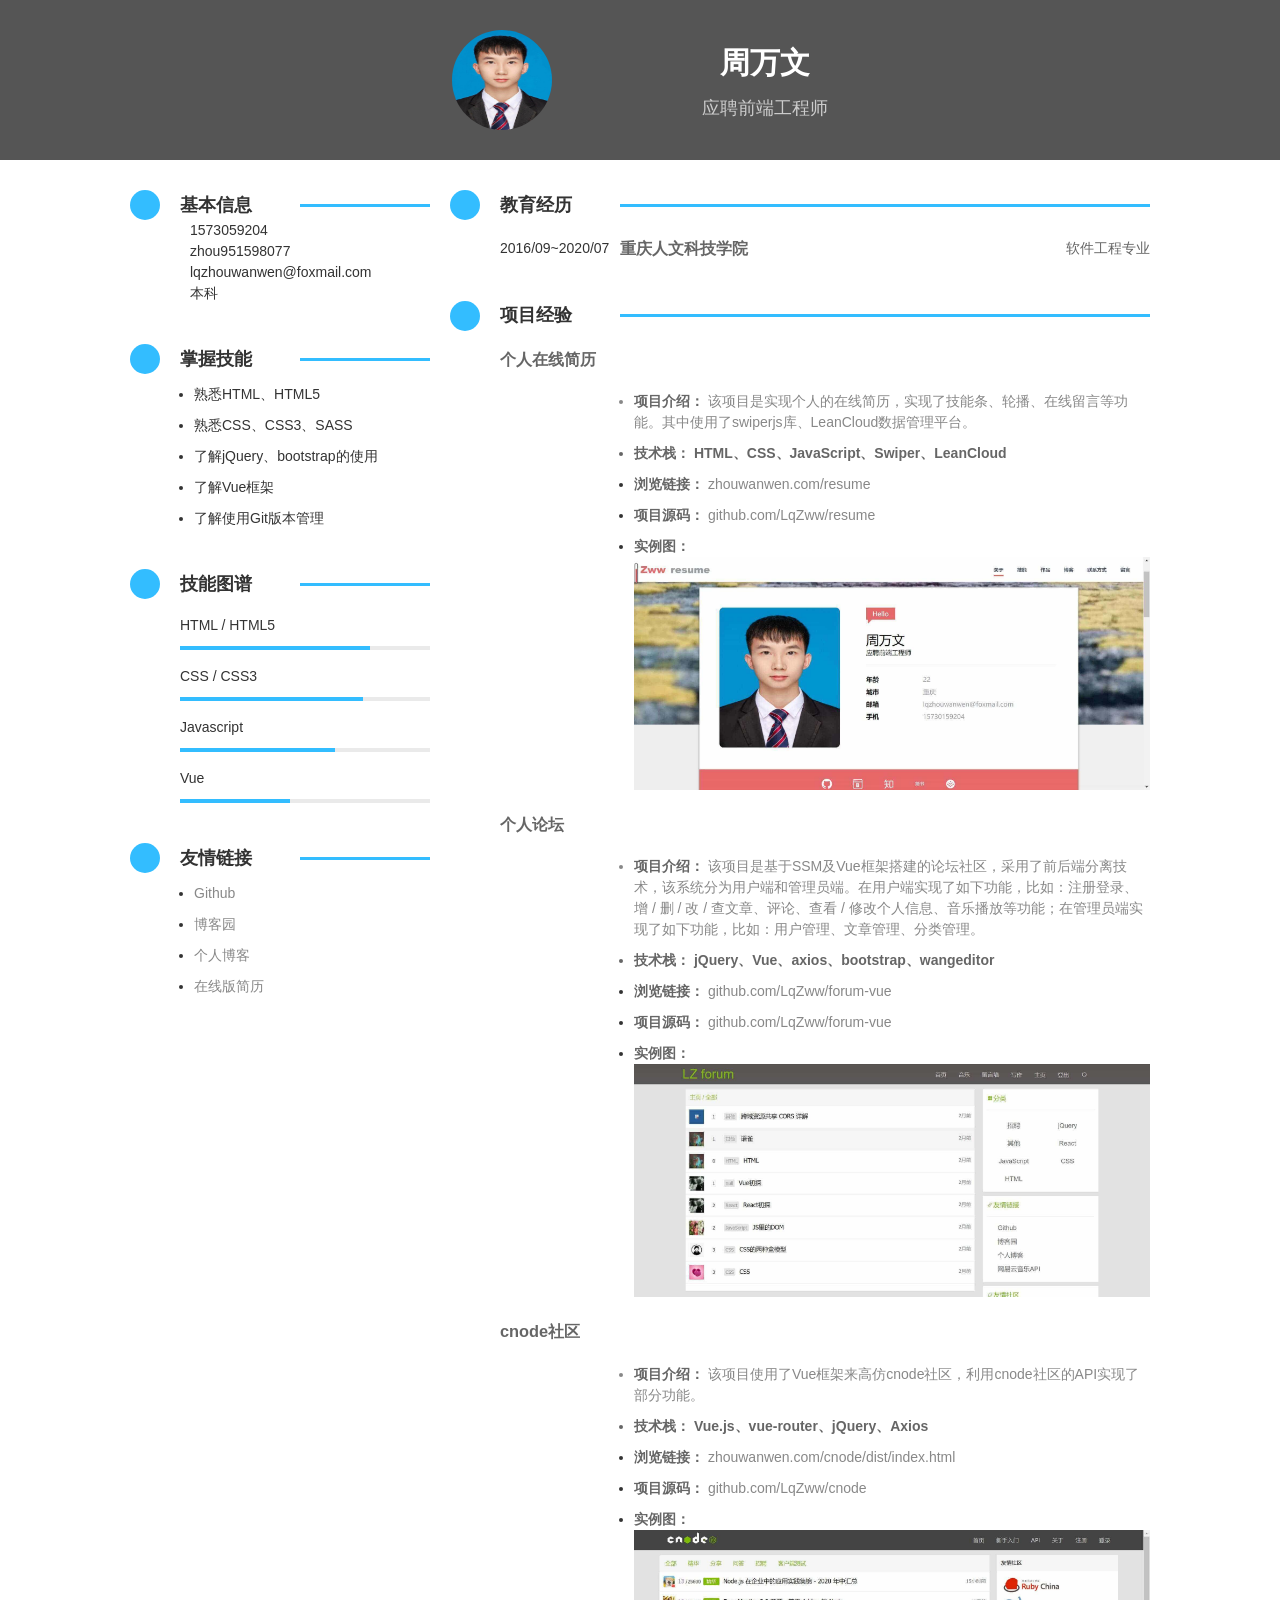
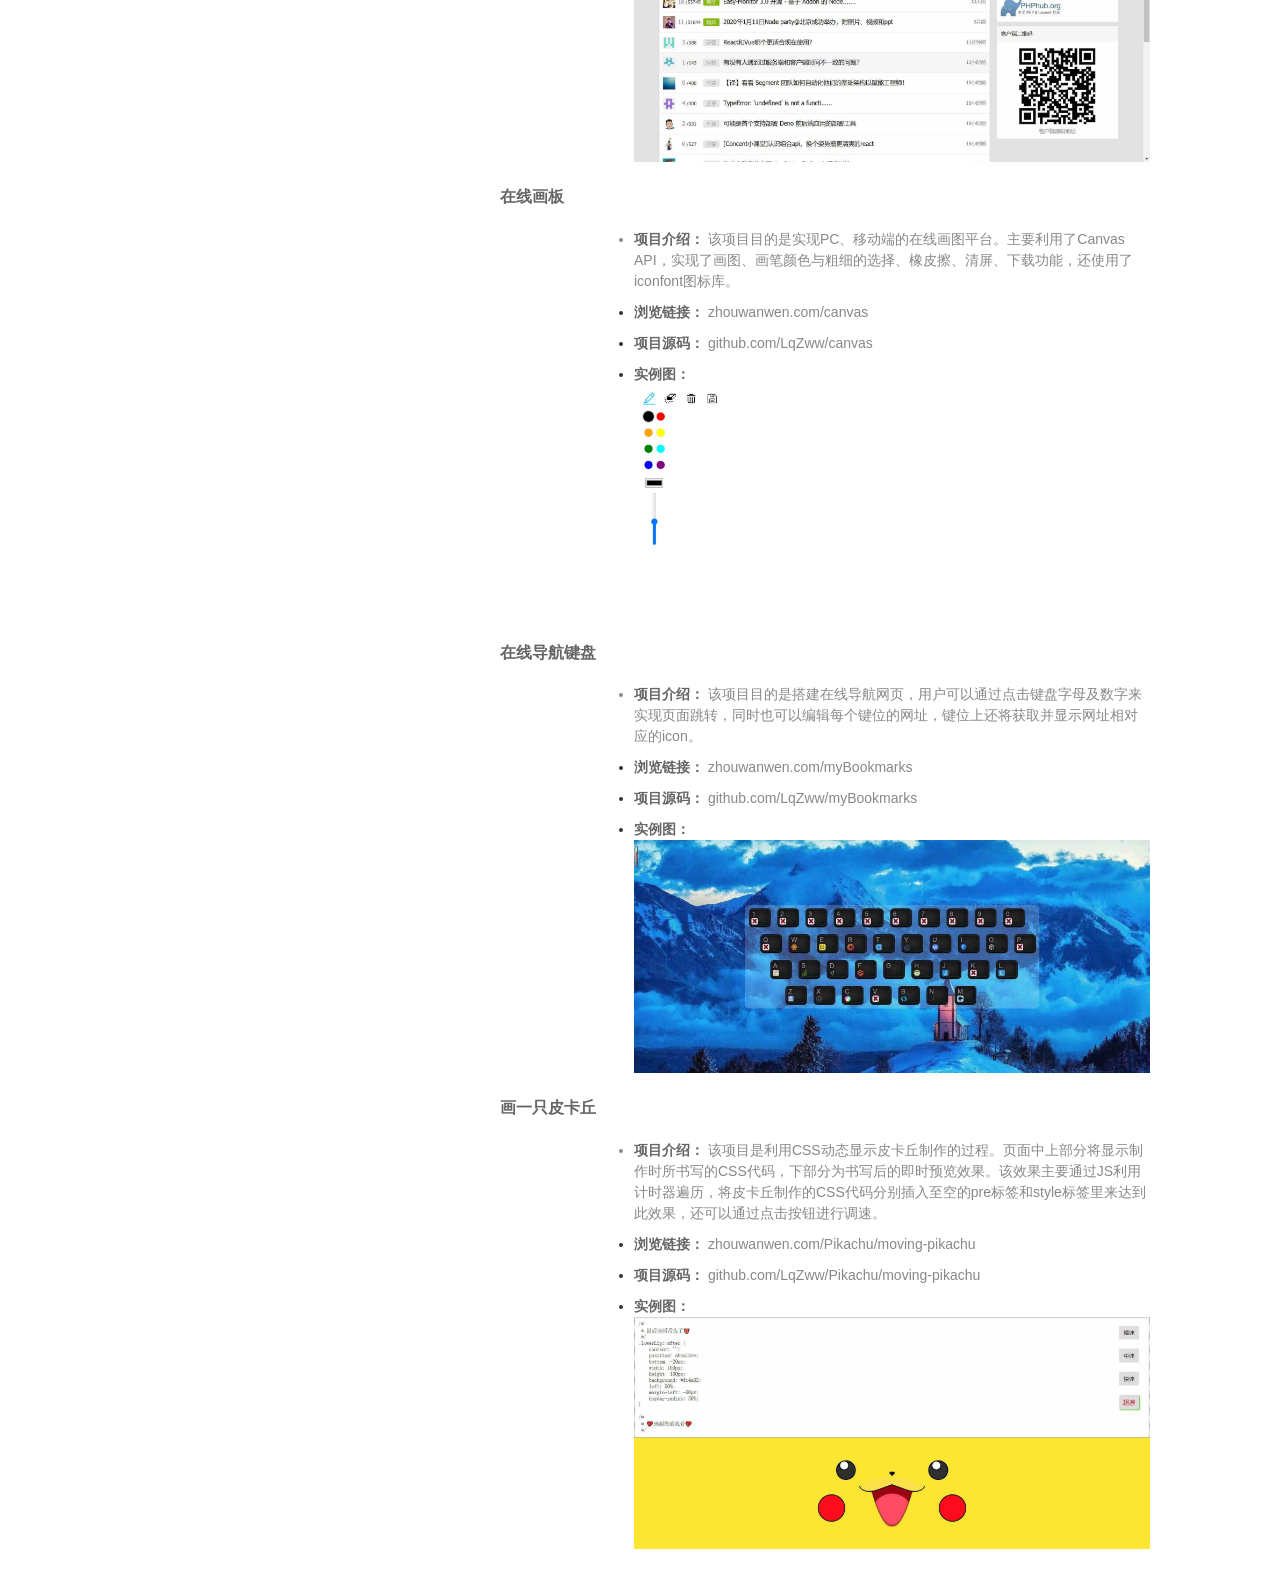
==== index.html @ 79fa5b29 "更新" ====
<!DOCTYPE html>
<html lang="en">

<head>
  <meta charset="UTF-8">
  <meta name="viewport" content="width=device-width, initial-scale=1.0">
  <meta http-equiv="X-UA-Compatible" content="ie=edge">
  <title>周万文-应聘前端工程师-2020</title>
  <link rel="stylesheet" href="//at.alicdn.com/t/font_2030166_tei6oq6lj8.css">
  <link rel="stylesheet" href="./style.css">
</head>

<body>
  <header>
    <figure>
      <img src="./img/me-min.jpg" alt="个人头像">
      <div>
        <figcaption>周万文</figcaption>
        <p>应聘前端工程师</p>
      </div>
    </figure>
  </header>
  <main>
    <section>
      <span class="iconfont icon-education"></span>
      <h2>教育经历</h2>
      <hr>
      <div class="detail">
        <div class="timeline-panel">
          <div class="date">2016/09~2020/07</div>
          <h3>重庆人文科技学院</h3>
          <p class="intro">软件工程专业</p>
        </div>
      </div>
    </section>
    <section>
      <span class="iconfont icon-project"></span>
      <h2 class="proexper">项目经验</h2>
      <hr>
      <div class="detail">
        <div class="timeline-panel">
          <h3 class="date">个人在线简历</h3>
          <div class="detail">
            <ul>
              <li>
                <strong>项目介绍：</strong>
                该项目是实现个人的在线简历，实现了技能条、轮播、在线留言等功能。其中使用了swiperjs库、LeanCloud数据管理平台。
              </li>
              <li class="Tstack">
                <strong>技术栈：</strong>
                HTML、CSS、JavaScript、Swiper、LeanCloud
              </li>
              <li>
                <strong>浏览链接：</strong>
                <a href="https://zhouwanwen.com/resume/" target="_black">
                  zhouwanwen.com/resume</a>
              </li>
              <li>
                <strong>项目源码：</strong>
                <a href="https://github.com/LqZww/resume/" target="_black">
                  github.com/LqZww/resume</a>
              </li>
              <li>
                <strong>实例图：</strong>
                <img class="min" src="./img/个人在线简历.jpg" alt="">
              </li>
            </ul>
          </div>
        </div>
        <div class="timeline-panel">
          <h3 class="date">个人论坛</h3>
          <div class="detail">
            <ul>
              <li>
                <strong>项目介绍：</strong>
                该项目是基于SSM及Vue框架搭建的论坛社区，采用了前后端分离技术，该系统分为用户端和管理员端。在用户端实现了如下功能，比如：注册登录、增 / 删 / 改 / 查文章、评论、查看 /
                修改个人信息、音乐播放等功能；在管理员端实现了如下功能，比如：用户管理、文章管理、分类管理。
              </li>
              <li class="Tstack">
                <strong>技术栈：</strong>
                jQuery、Vue、axios、bootstrap、wangeditor
              </li>
              <li>
                <strong>浏览链接：</strong>
                <a href="https://github.com/LqZww/forum-vue#%E9%83%A8%E5%88%86%E9%A2%84%E8%A7%88%E5%9B%BE"
                  target="_black">
                  github.com/LqZww/forum-vue</a>
              </li>
              <li>
                <strong>项目源码：</strong>
                <a href="https://github.com/LqZww/forum-vue" target="_black">
                  github.com/LqZww/forum-vue</a>
              </li>
              <li>
                <strong>实例图：</strong>
                <img class="min" src="./img/个人论坛.jpg" alt="">
              </li>
            </ul>
          </div>
        </div>
        <div class="timeline-panel">
          <h3 class="date">cnode社区</h3>
          <div class="detail">
            <ul>
              <li>
                <strong>项目介绍：</strong>
                该项目使用了Vue框架来高仿cnode社区，利用cnode社区的API实现了部分功能。
              </li>
              <li class="Tstack">
                <strong>技术栈：</strong>
                Vue.js、vue-router、jQuery、Axios
              </li>
              <li>
                <strong>浏览链接：</strong>
                <a href="https://zhouwanwen.com/cnode/dist/index.html#/" target="_black">
                  zhouwanwen.com/cnode/dist/index.html</a>
              </li>
              <li>
                <strong>项目源码：</strong>
                <a href="https://github.com/LqZww/cnode" target="_black">
                  github.com/LqZww/cnode</a>
              </li>
              <li>
                <strong>实例图：</strong>
                <img class="min" src="./img/cnode.jpg" alt="">
              </li>
            </ul>
          </div>
        </div>
        <div class="timeline-panel">
          <h3 class="date">在线画板</h3>
          <div class="detail">
            <ul>
              <li>
                <strong>项目介绍：</strong>
                该项目目的是实现PC、移动端的在线画图平台。主要利用了Canvas API，实现了画图、画笔颜色与粗细的选择、橡皮擦、清屏、下载功能，还使用了iconfont图标库。
              </li>
              <!-- <li>
                <strong>技术栈：</strong>
                canvas、移动端适配、iconfont字体图标库
              </li> -->
              <li>
                <strong>浏览链接：</strong>
                <a href="https://zhouwanwen.com/canvas/" target="_black">
                  zhouwanwen.com/canvas</a>
              </li>
              <li>
                <strong>项目源码：</strong>
                <a href="https://github.com/LqZww/canvas/" target="_black">
                  github.com/LqZww/canvas</a>
              </li>
              <li>
                <strong>实例图：</strong>
                <img class="min" src="./img/canvas.jpg" alt="">
              </li>
            </ul>
          </div>
        </div>
        <div class="timeline-panel">
          <h3 class="date">在线导航键盘</h3>
          <div class="detail">
            <ul>
              <li>
                <strong>项目介绍：</strong>
                该项目目的是搭建在线导航网页，用户可以通过点击键盘字母及数字来实现页面跳转，同时也可以编辑每个键位的网址，键位上还将获取并显示网址相对应的icon。
              </li>
              <!-- <li>
                <strong>技术栈：</strong>
                HTML、CSS、JavaScript、Hash
              </li> -->
              <li>
                <strong>浏览链接：</strong>
                <a href="https://zhouwanwen.com/myBookmarks/" target="_black">
                  zhouwanwen.com/myBookmarks</a>
              </li>
              <li>
                <strong>项目源码：</strong>
                <a href="https://github.com/LqZww/myBookmarks/" target="_black">
                  github.com/LqZww/myBookmarks</a>
              </li>
              <li>
                <strong>实例图：</strong>
                <img class="min" src="./img/在线导航键盘.jpg" alt="">
              </li>
            </ul>
          </div>
        </div>
        <div class="timeline-panel">
          <h3 class="date">画一只皮卡丘</h3>
          <div class="detail">
            <ul>
              <li>
                <strong>项目介绍：</strong>
                该项目是利用CSS动态显示皮卡丘制作的过程。页面中上部分将显示制作时所书写的CSS代码，下部分为书写后的即时预览效果。该效果主要通过JS利用计时器遍历，将皮卡丘制作的CSS代码分别插入至空的pre标签和style标签里来达到此效果，还可以通过点击按钮进行调速。
              </li>
              <!-- <li>
                <strong>技术栈：</strong>
                HTML、CSS、JavaScript、jquery、pre
              </li> -->
              <li>
                <strong>浏览链接：</strong>
                <a href="https://zhouwanwen.com/Pikachu/moving-pikachu/" target="_black">
                  zhouwanwen.com/Pikachu/moving-pikachu</a>
              </li>
              <li>
                <strong>项目源码：</strong>
                <a href="https://github.com/LqZww/Pikachu/moving-pikachu/" target="_black">
                  github.com/LqZww/Pikachu/moving-pikachu</a>
              </li>
              <li>
                <strong>实例图：</strong>
                <img class="min" src="./img/画一只皮卡丘.jpg" alt="">
              </li>
            </ul>
          </div>
        </div>
      </div>
    </section>
  </main>

  <aside>
    <section>
      <span class="iconfont icon-personal"></span>
      <h2>基本信息</h2>
      <hr>
      <div class="detail">
        <div class="icon-list"><span class="iconfont icon-phone"></span>1573059204</div>
        <div class="icon-list"><span class="iconfont icon-wechat"></span>zhou951598077</div>
        <div class="icon-list"><span class="iconfont icon-email"></span>lqzhouwanwen@foxmail.com</div>
        <div class="icon-list"><span class="iconfont icon-education"></span>本科</div>
      </div>
    </section>

    <section>
      <span class="iconfont icon-introduction"></span>
      <h2>掌握技能</h2>
      <hr>
      <div class="detail">
        <ul>
          <li>熟悉HTML、HTML5</li>
          <li>熟悉CSS、CSS3、SASS</li>
          <li>了解jQuery、bootstrap的使用</li>
          <li>了解Vue框架</li>
          <li>了解使用Git版本管理</li>
        </ul>
      </div>
    </section>

    <section>
      <span class="iconfont icon-skills"></span>
      <h2>技能图谱</h2>
      <hr>
      <div class="detail">
        <dl class="skill-bar">
          <dt>HTML / HTML5</dt>
          <dd>
            <div style="width:76%"></div>
          </dd>
          <dt>CSS / CSS3</dt>
          <dd>
            <div style="width:73%"></div>
          </dd>
          <dt>Javascript</dt>
          <dd>
            <div style="width:62%"></div>
          </dd>
          <dt>Vue</dt>
          <dd>
            <div style="width:44%"></div>
          </dd>
        </dl>
      </div>
    </section>
    <section>
      <span class="iconfont icon-chaining"></span>
      <h2>友情链接</h2>
      <hr>
      <div class="detail">
        <ul>
          <li><a href="https://github.com/LqZww" target="_blank">Github</a></li>
          <li><a href="https://www.cnblogs.com/LqZww" target="_blank">博客园</a></li>
          <li><a href="https://zhouwanwen.com/" target="_blank">个人博客</a></li>
          <li><a href="http://zhouwanwen.com/work-resume" target="_blank">在线版简历</a></li>
        </ul>
      </div>
    </section>
  </aside>

  <script src="./js/jquery-1.12.4.min.js"></script>
  <script src="./js/main.js"></script>
</body>

</html>
---- style.css ----
* {
  margin: 0;
  padding: 0;
  box-sizing: border-box;
}

ul {
  margin-left: 1em;
}

li {
  margin-top: 10px;
}

a {
  text-decoration: none;
  color: #888;
}

a:hover {
  color: #333;
}

strong {
  color: #666;
}

body {
  display: grid;
  grid: auto auto / 1fr 320px 720px 1fr;
}

header {
  /* background: lightgreen; */
  grid-column: 1 / span 4;
  grid-row: 1;
}

main {
  grid-column: 3;
  grid-row: 2;
}

aside {
  grid-column: 2;
  grid-row: 2;
}

@media (max-width: 1000px) {
  body {
    grid: 100px 400px / 1fr 200px 400px 1fr;
  }
}

@media (max-width: 768px) {
  body {
    grid: auto auto auto / 1fr;
    padding: 0 10px 30px 10px;
  }

  header {
    grid-column: 1;
    grid-row: 1;
  }

  main {
    grid-column: 1;
    grid-row: 2;
  }

  aside {
    grid-column: 1;
    grid-row: 3;
  }

  .detail>ul>li>a {
    max-width: 134px;
    display: inline-block;
    overflow: hidden;
    text-overflow: ellipsis;
    white-space: nowrap;
  }
}

body {
  font: 14px/1.5 Arial;
  color: #333;
  padding-bottom: 30px;
}

header {
  text-align: center;
  padding: 30px;
  background: #555;
  color: #fff;
}

header img {
  width: 100px;
  height: 100px;
  border-radius: 50%;
  margin-right: 150px;
}

header figcaption {
  font-weight: bold;
  margin-top: 10px;
  font-size: 30px;
}

header figure p {
  margin-top: 10px;
  color: #ccc;
  font-size: 18px;
}

header figure {
  display: flex;
  justify-content: center;
}

section {
  display: grid;
  grid: auto auto / 50px 120px 1fr;
  align-items: center;
  margin-top: 20px;
  padding: 10px;
}

section>.iconfont {
  grid-row: 1;
  grid-column: 1;
  display: block;
  width: 30px;
  height: 30px;
  /* background: #66a9a3; */
  background: #33BDFF;
  border-radius: 50%;
  font-size: 20px;
  text-align: center;
  color: #fff;
}

section>h2 {
  grid-row: 1;
  grid-column: 2;
  font-size: 18px;
}

section>hr {
  grid-row: 1;
  grid-column: 3;
  border: none;
  height: 3px;
  background: #33BDFF;
}

section>.detail {
  grid-row: 2;
  grid-column: 2/span 2
}

section .icon-list {
  display: flex;
  align-items: center;
}

section .icon-list .iconfont {
  font-size: 20px;
  margin-right: 10px;
}

section .skill-bar dt {
  margin-top: 16px;
}

section .skill-bar dd {
  height: 4px;
  background: #eaeaea;
}

section .skill-bar dd div {
  height: 100%;
  background: #33BDFF;
  margin-top: 10px;
}

section .timeline-panel {
  display: grid;
  grid: auto auto / 120px 1fr auto;
  align-items: center;
  margin-top: 16px;
}

section .timeline-panel .date {
  grid-row: 1;
  grid-column: 1;
}

section .timeline-panel>h3 {
  grid-row: 1;
  grid-column: 2;
}

section .timeline-panel .intro {
  grid-row: 1;
  grid-column: 3;
  color: #666;
}

section .timeline-panel .detail {
  grid-row: 2;
  grid-column: 2/span 2;
  margin-top: 10px;
}

section .timeline-panel .detail img {
  width: 100%;
  height: 100%;
  /* height: 100px; */
}

/* 放大图片 */
.min {
  height: auto;
}

.max {
  position: fixed;
  left: 0px;
  top: 0px;
  width: 100%;
  height: 100%;
  text-align: center;
  z-index: 99999;
}

@media print {
  body {
    grid: auto auto / 1fr 320px 720px 1fr;
  }

  section .timeline-panel {
    margin-top: 2px;
  }

  .timeline-panel .detail ul>li:last-child {
    display: none;
  }

  section .proexper {
    margin-top: 10px;
  }
}

.timeline-panel .detail ul>li:nth-child(1) {
  color: #888;
}

.timeline-panel .detail ul .Tstack {
  font-weight: bold;
  color: #666;
}

.detail .timeline-panel h3 {
  color: #666;
}
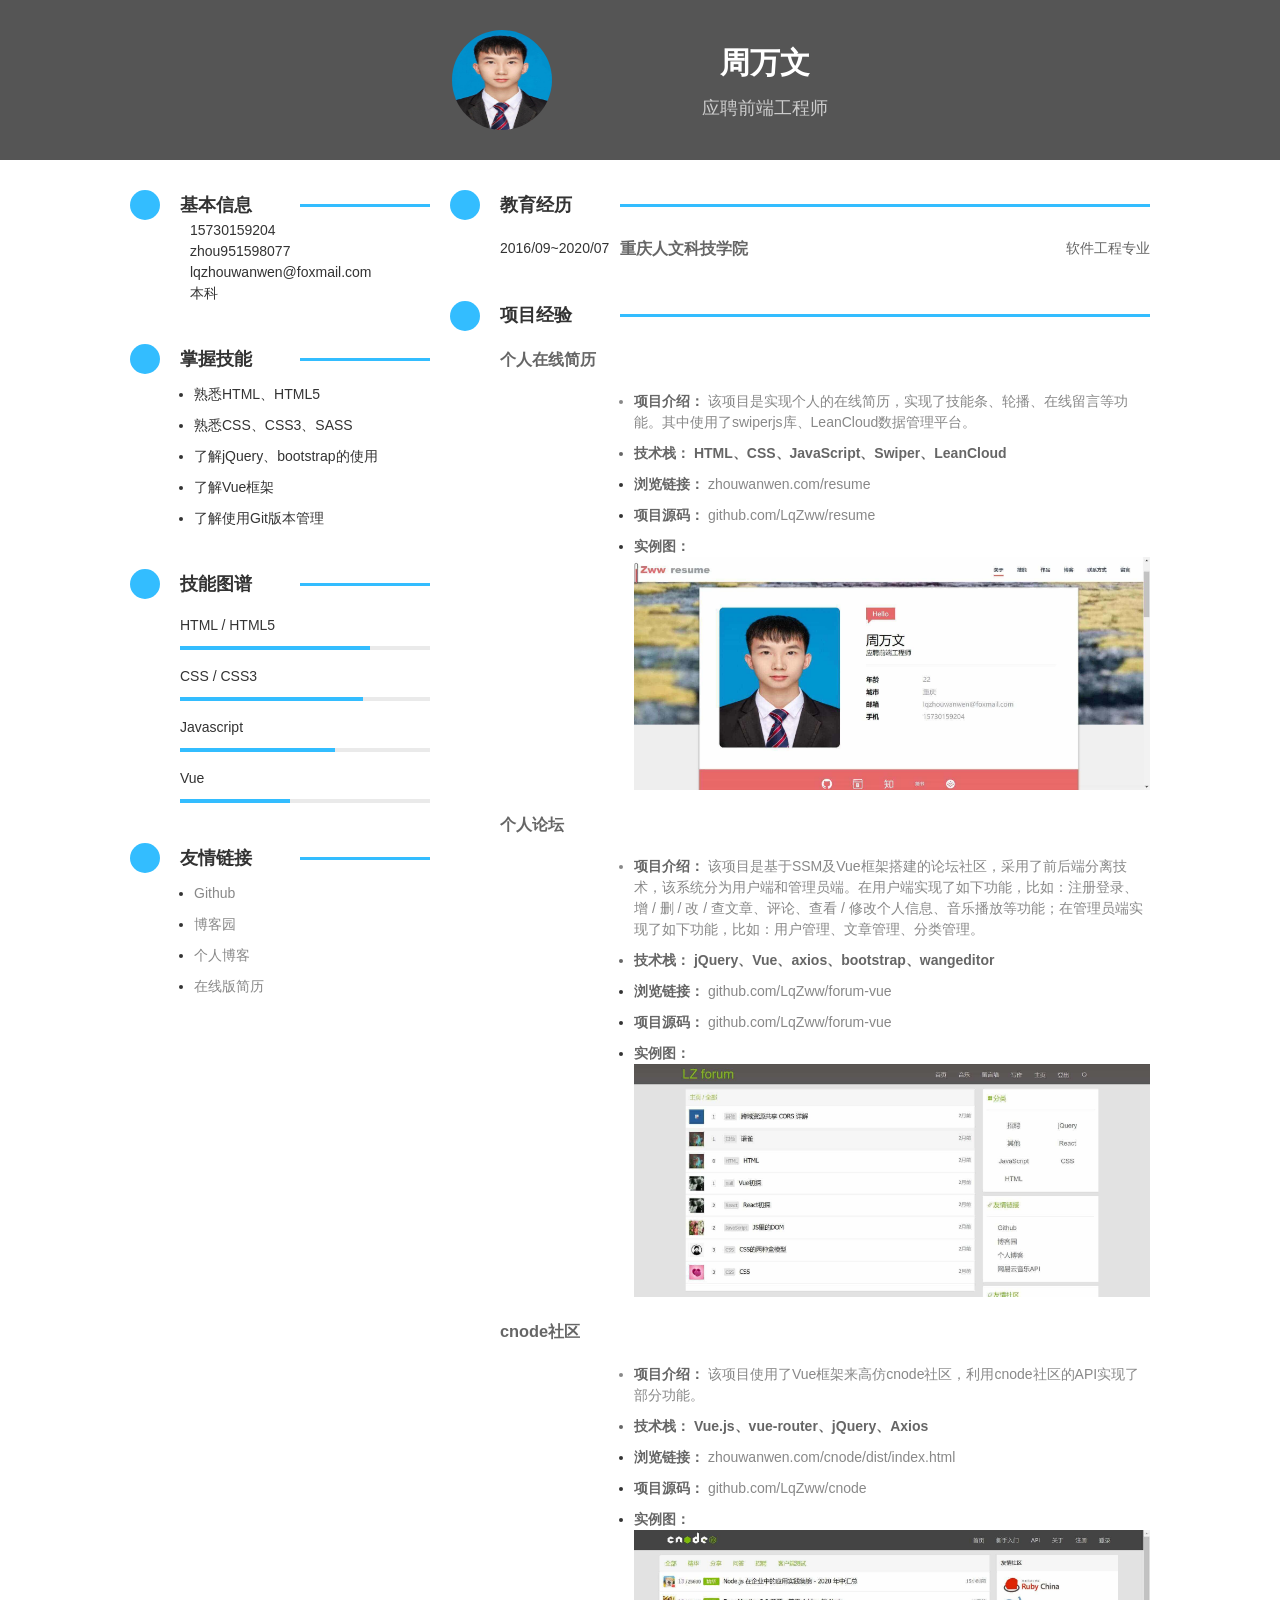
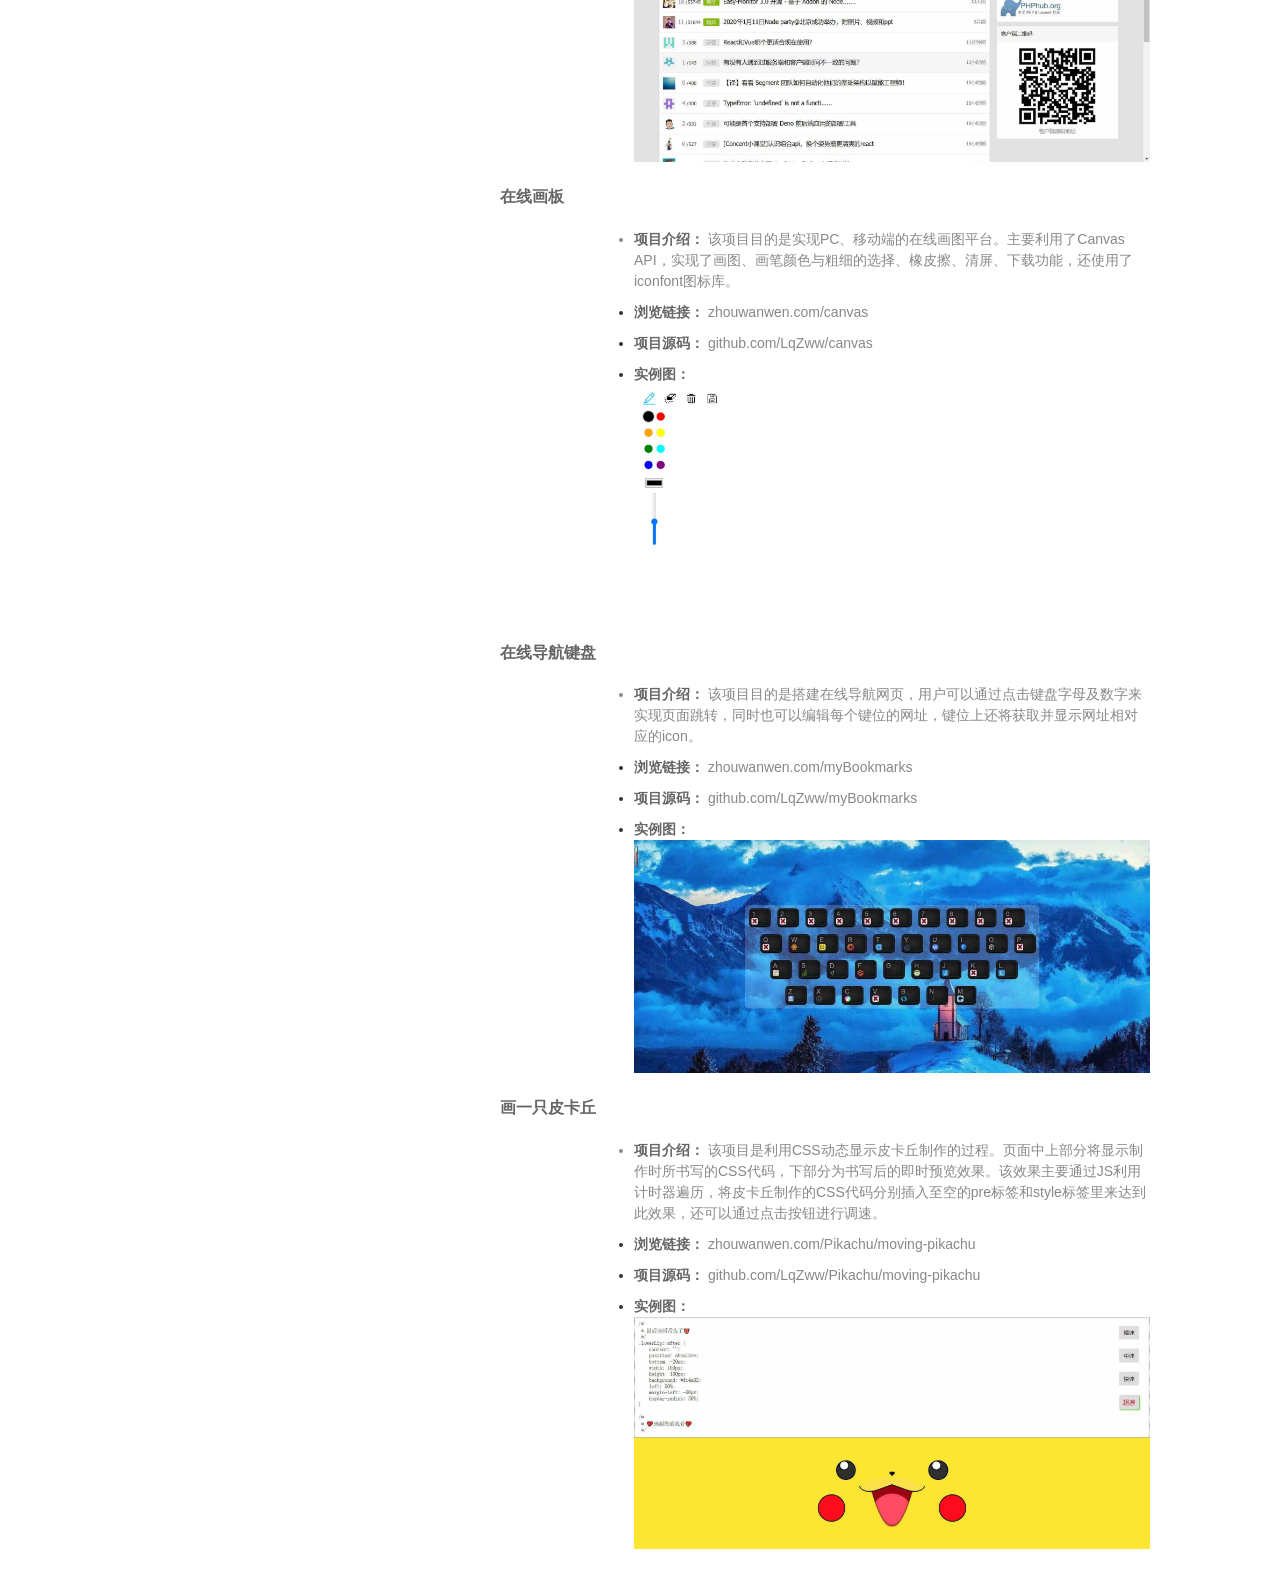
==== commit bcb1f437: "更改" ====
--- a/index.html
+++ b/index.html
@@ -224,7 +224,7 @@
       <h2>基本信息</h2>
       <hr>
       <div class="detail">
-        <div class="icon-list"><span class="iconfont icon-phone"></span>1573059204</div>
+        <div class="icon-list"><span class="iconfont icon-phone"></span>15730159204</div>
         <div class="icon-list"><span class="iconfont icon-wechat"></span>zhou951598077</div>
         <div class="icon-list"><span class="iconfont icon-email"></span>lqzhouwanwen@foxmail.com</div>
         <div class="icon-list"><span class="iconfont icon-education"></span>本科</div>
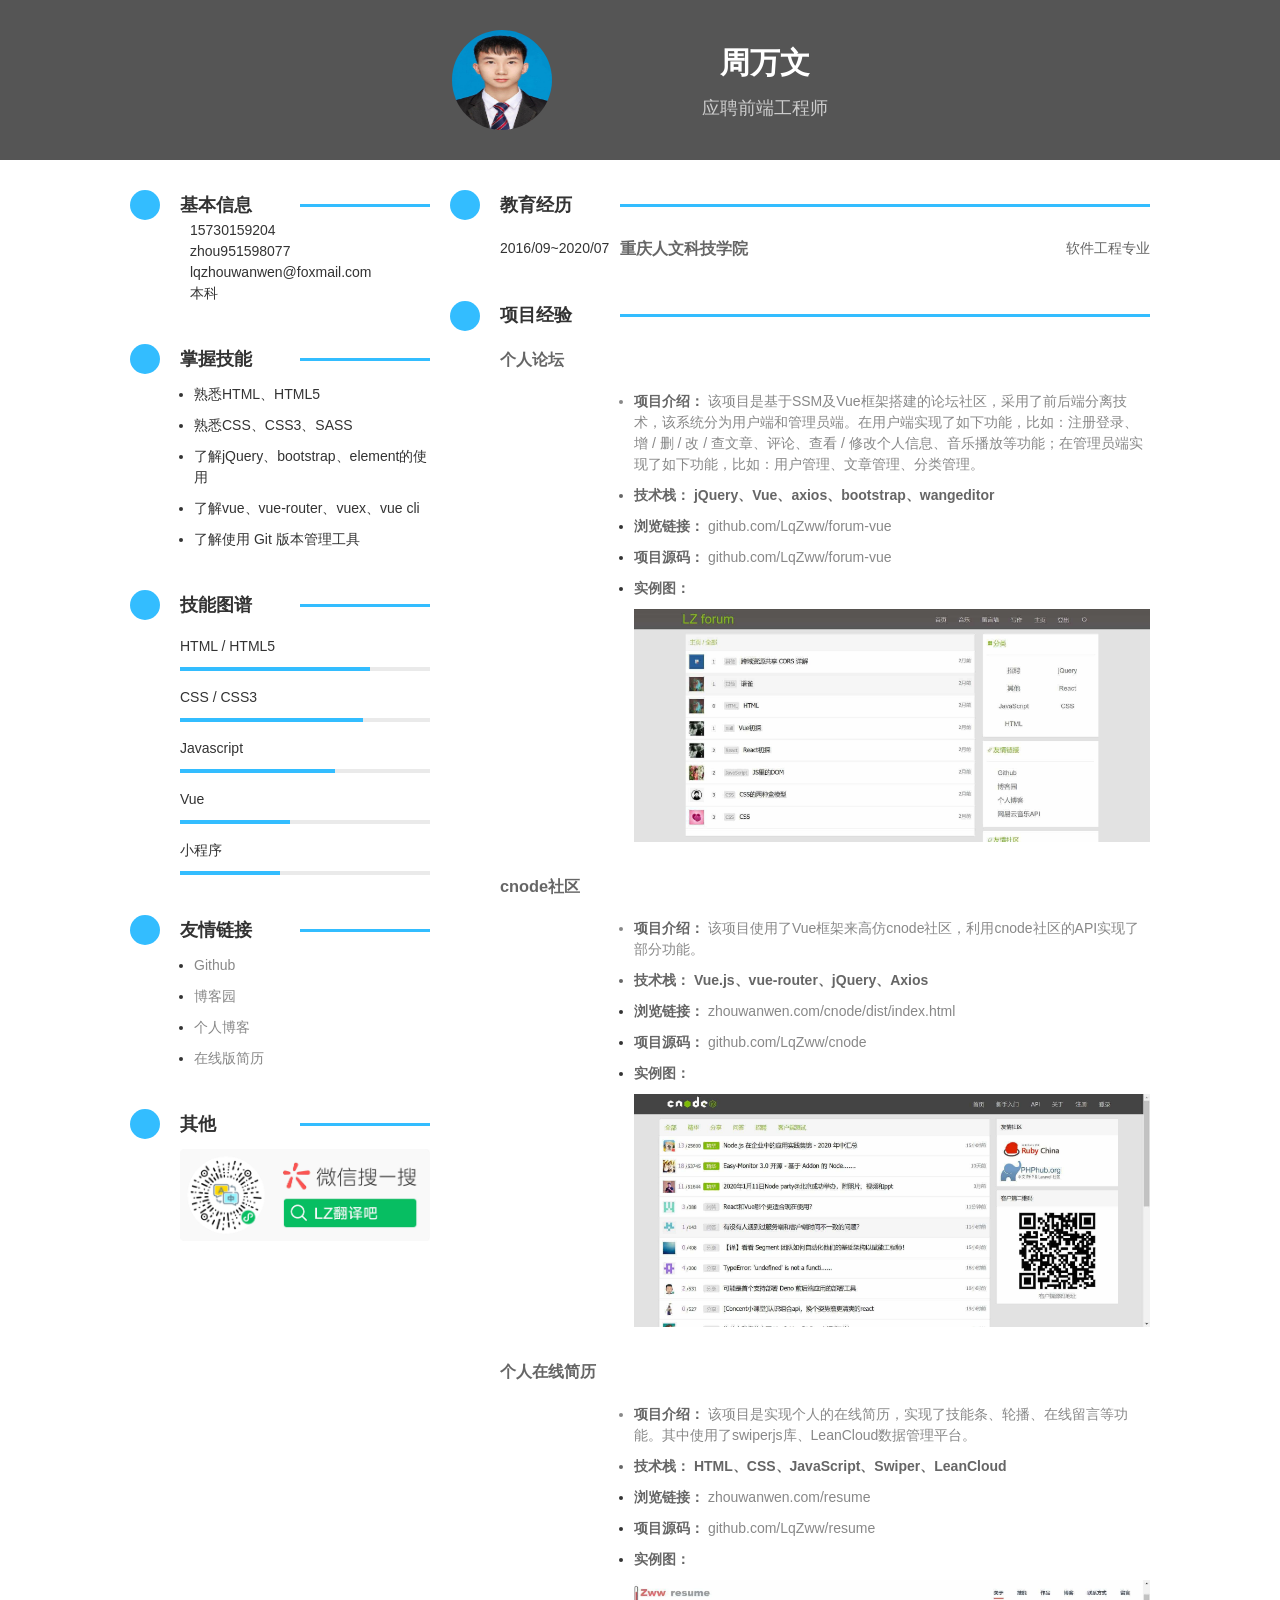
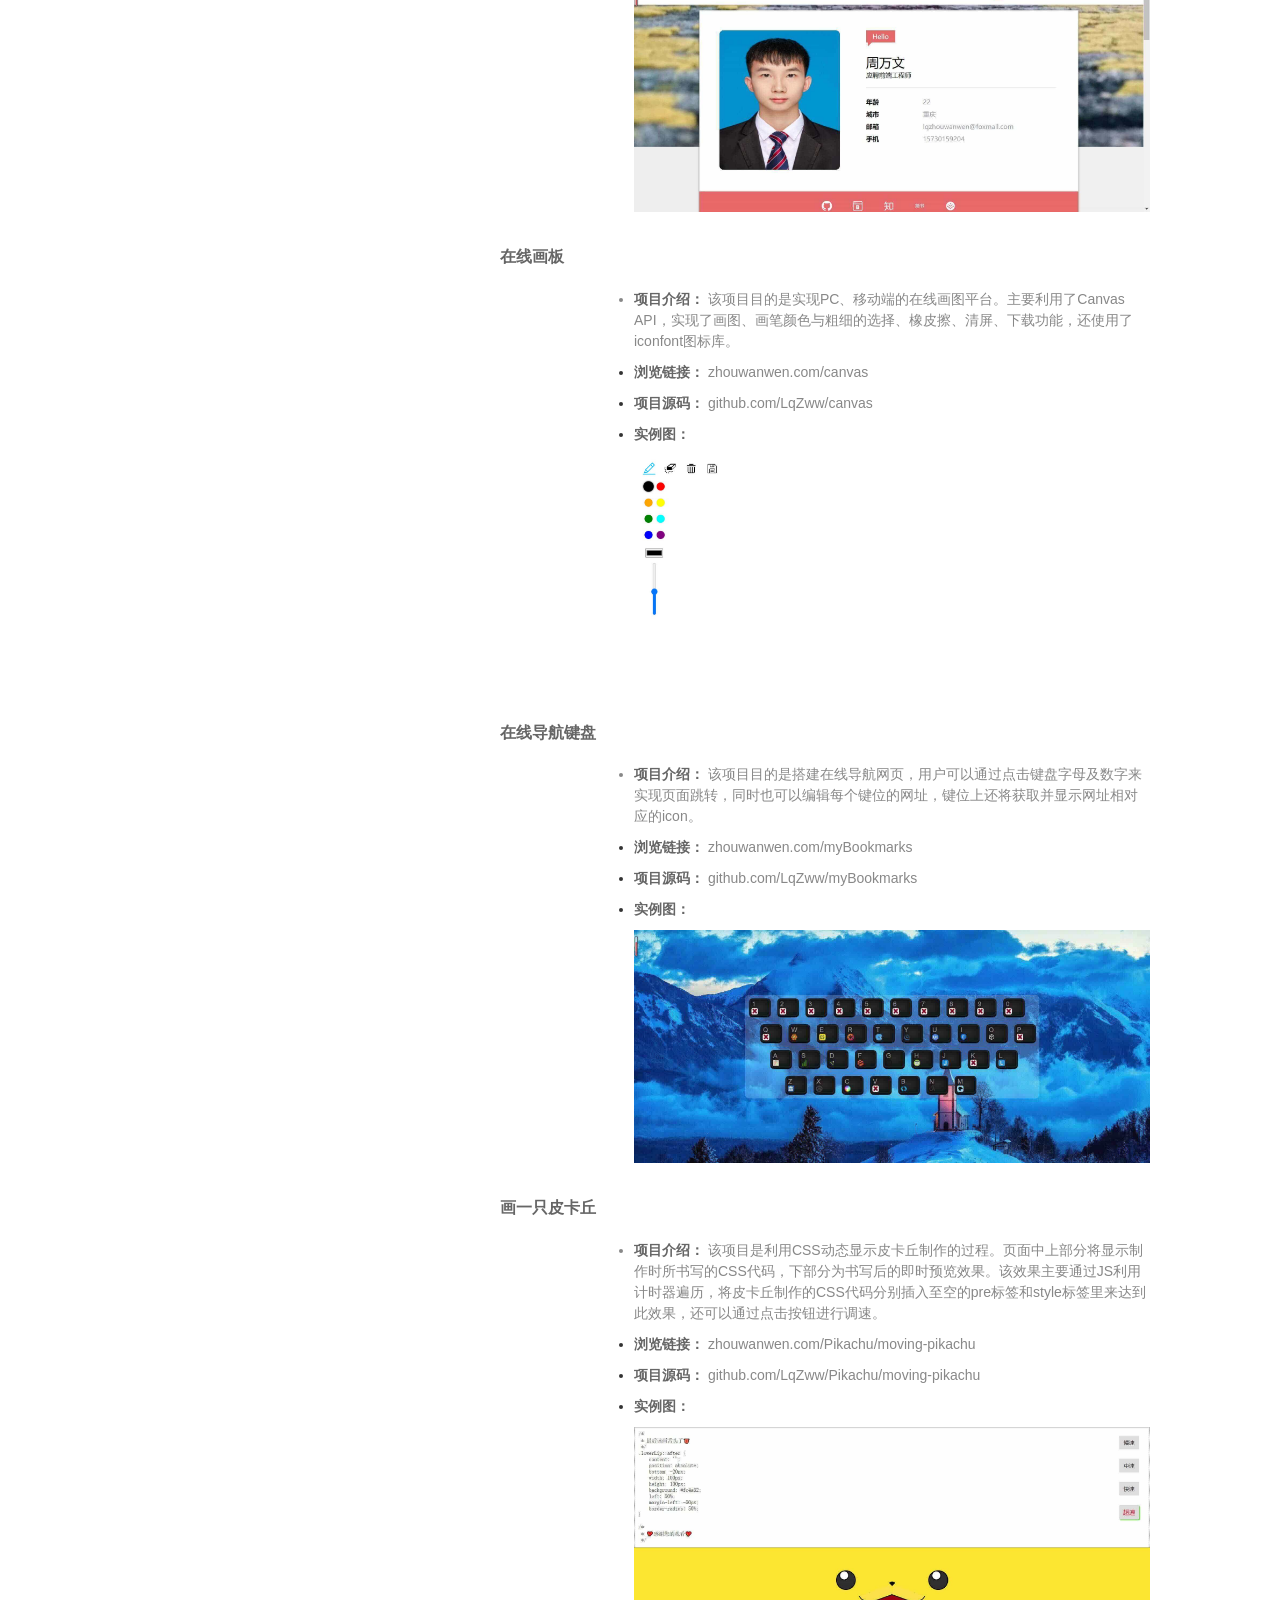
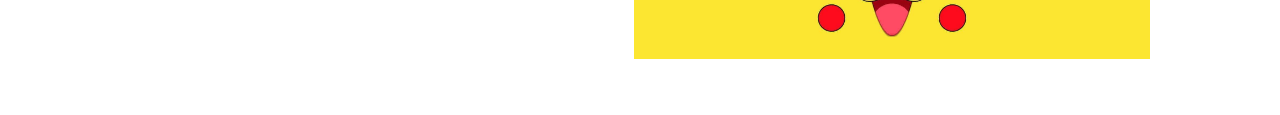
==== commit b91c29cb: "update" ====
--- a/index.html
+++ b/index.html
@@ -6,7 +6,7 @@
   <meta name="viewport" content="width=device-width, initial-scale=1.0">
   <meta http-equiv="X-UA-Compatible" content="ie=edge">
   <title>周万文-应聘前端工程师-2020</title>
-  <link rel="stylesheet" href="//at.alicdn.com/t/font_2030166_tei6oq6lj8.css">
+  <link rel="stylesheet" href="//at.alicdn.com/t/font_2030166_e9ht06heiil.css">
   <link rel="stylesheet" href="./style.css">
 </head>
 
@@ -39,35 +39,6 @@
       <hr>
       <div class="detail">
         <div class="timeline-panel">
-          <h3 class="date">个人在线简历</h3>
-          <div class="detail">
-            <ul>
-              <li>
-                <strong>项目介绍：</strong>
-                该项目是实现个人的在线简历，实现了技能条、轮播、在线留言等功能。其中使用了swiperjs库、LeanCloud数据管理平台。
-              </li>
-              <li class="Tstack">
-                <strong>技术栈：</strong>
-                HTML、CSS、JavaScript、Swiper、LeanCloud
-              </li>
-              <li>
-                <strong>浏览链接：</strong>
-                <a href="https://zhouwanwen.com/resume/" target="_black">
-                  zhouwanwen.com/resume</a>
-              </li>
-              <li>
-                <strong>项目源码：</strong>
-                <a href="https://github.com/LqZww/resume/" target="_black">
-                  github.com/LqZww/resume</a>
-              </li>
-              <li>
-                <strong>实例图：</strong>
-                <img class="min" src="./img/个人在线简历.jpg" alt="">
-              </li>
-            </ul>
-          </div>
-        </div>
-        <div class="timeline-panel">
           <h3 class="date">个人论坛</h3>
           <div class="detail">
             <ul>
@@ -123,6 +94,35 @@
               <li>
                 <strong>实例图：</strong>
                 <img class="min" src="./img/cnode.jpg" alt="">
+              </li>
+            </ul>
+          </div>
+        </div>
+        <div class="timeline-panel">
+          <h3 class="date">个人在线简历</h3>
+          <div class="detail">
+            <ul>
+              <li>
+                <strong>项目介绍：</strong>
+                该项目是实现个人的在线简历，实现了技能条、轮播、在线留言等功能。其中使用了swiperjs库、LeanCloud数据管理平台。
+              </li>
+              <li class="Tstack">
+                <strong>技术栈：</strong>
+                HTML、CSS、JavaScript、Swiper、LeanCloud
+              </li>
+              <li>
+                <strong>浏览链接：</strong>
+                <a href="https://zhouwanwen.com/resume/" target="_black">
+                  zhouwanwen.com/resume</a>
+              </li>
+              <li>
+                <strong>项目源码：</strong>
+                <a href="https://github.com/LqZww/resume/" target="_black">
+                  github.com/LqZww/resume</a>
+              </li>
+              <li>
+                <strong>实例图：</strong>
+                <img class="min" src="./img/个人在线简历.jpg" alt="">
               </li>
             </ul>
           </div>
@@ -239,9 +239,9 @@
         <ul>
           <li>熟悉HTML、HTML5</li>
           <li>熟悉CSS、CSS3、SASS</li>
-          <li>了解jQuery、bootstrap的使用</li>
-          <li>了解Vue框架</li>
-          <li>了解使用Git版本管理</li>
+          <li>了解jQuery、bootstrap、element的使用</li>
+          <li>了解vue、vue-router、vuex、vue cli</li>
+          <li>了解使用 Git 版本管理工具</li>
         </ul>
       </div>
     </section>
@@ -267,6 +267,10 @@
           <dt>Vue</dt>
           <dd>
             <div style="width:44%"></div>
+          </dd>
+          <dt>小程序</dt>
+          <dd>
+            <div style="width:40%"></div>
           </dd>
         </dl>
       </div>
@@ -284,6 +288,14 @@
         </ul>
       </div>
     </section>
+    <section>
+      <span class="iconfont icon-other"></span>
+      <h2>其他</h2>
+      <hr>
+      <div class="detail">
+        <img class="min" src="./img/微信小程序.jpg" alt="">
+      </div>
+    </section>
   </aside>
 
   <script src="./js/jquery-1.12.4.min.js"></script>
--- a/style.css
+++ b/style.css
@@ -214,7 +214,8 @@
   margin-top: 10px;
 }
 
-section .timeline-panel .detail img {
+section .timeline-panel .detail img,
+section .detail img {
   width: 100%;
   height: 100%;
   /* height: 100px; */
@@ -223,6 +224,10 @@
 /* 放大图片 */
 .min {
   height: auto;
+}
+
+section .detail img {
+  margin: 10px 0;
 }
 
 .max {
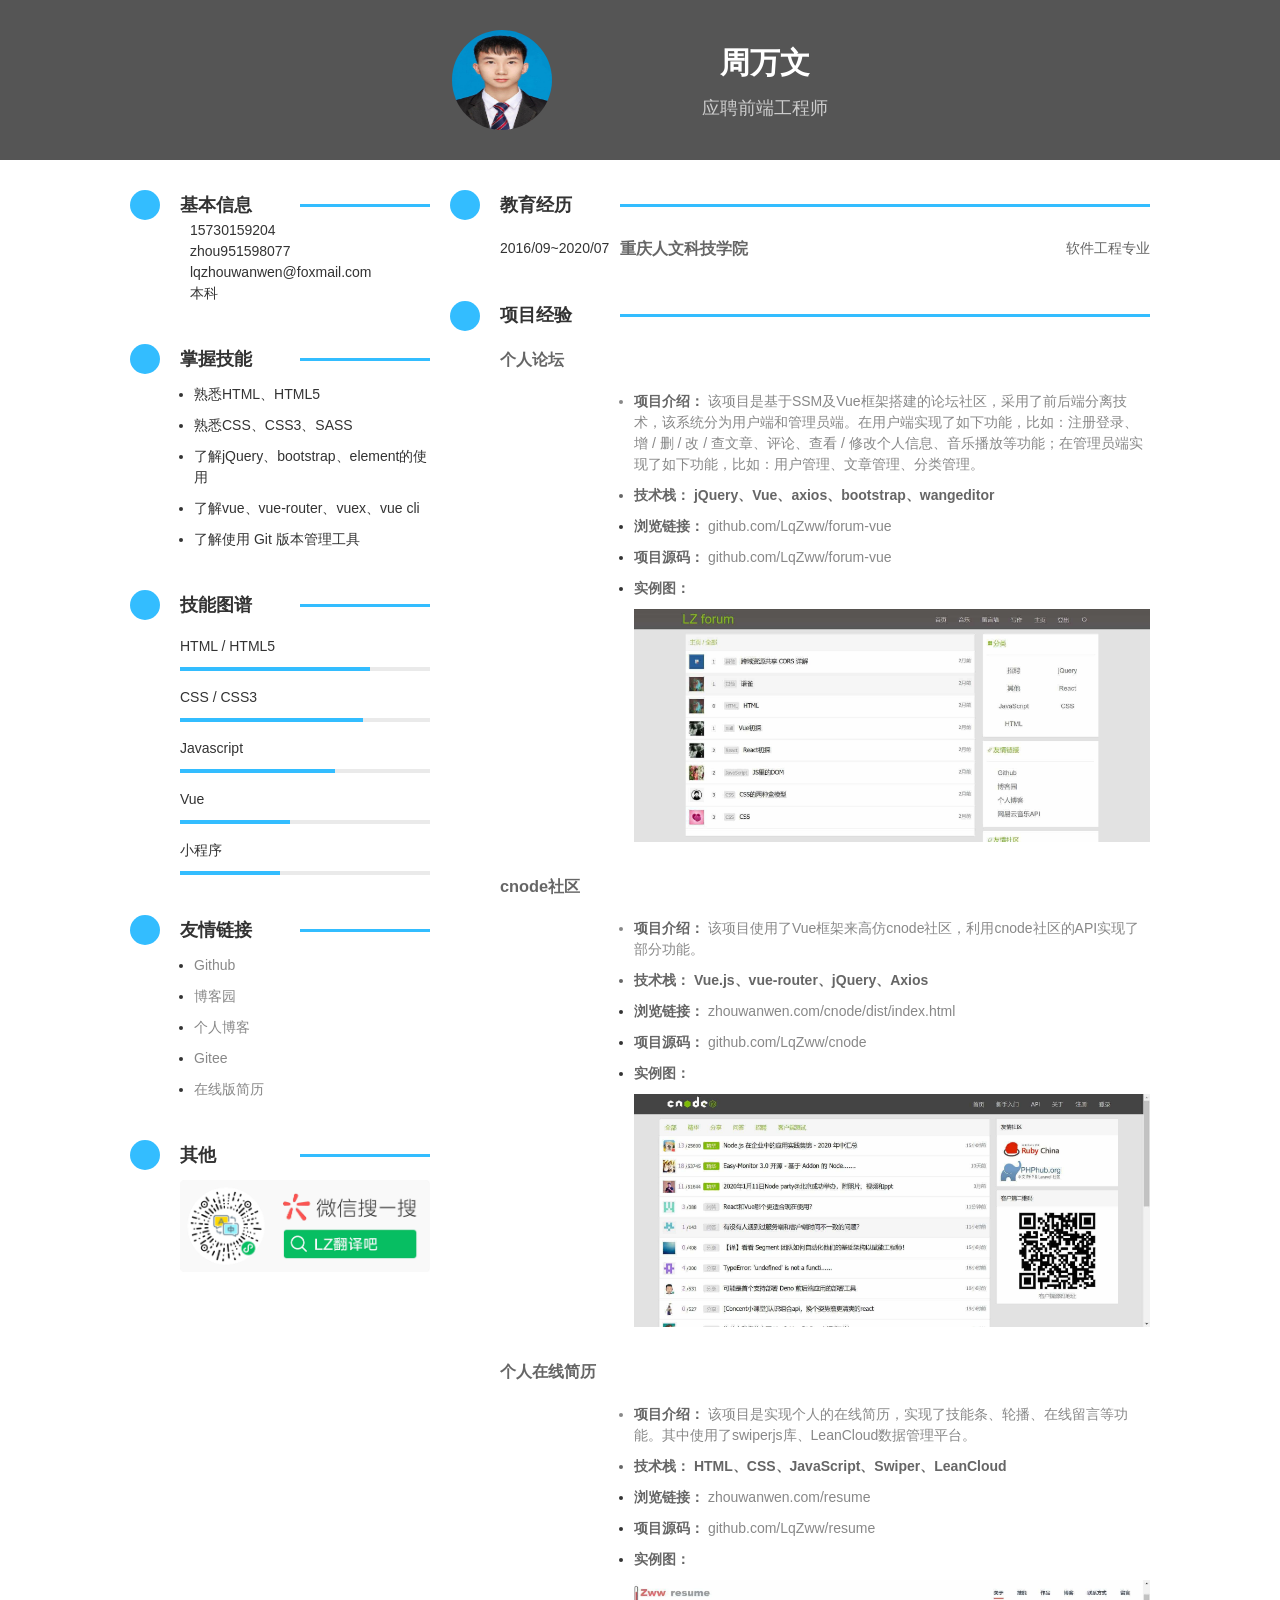
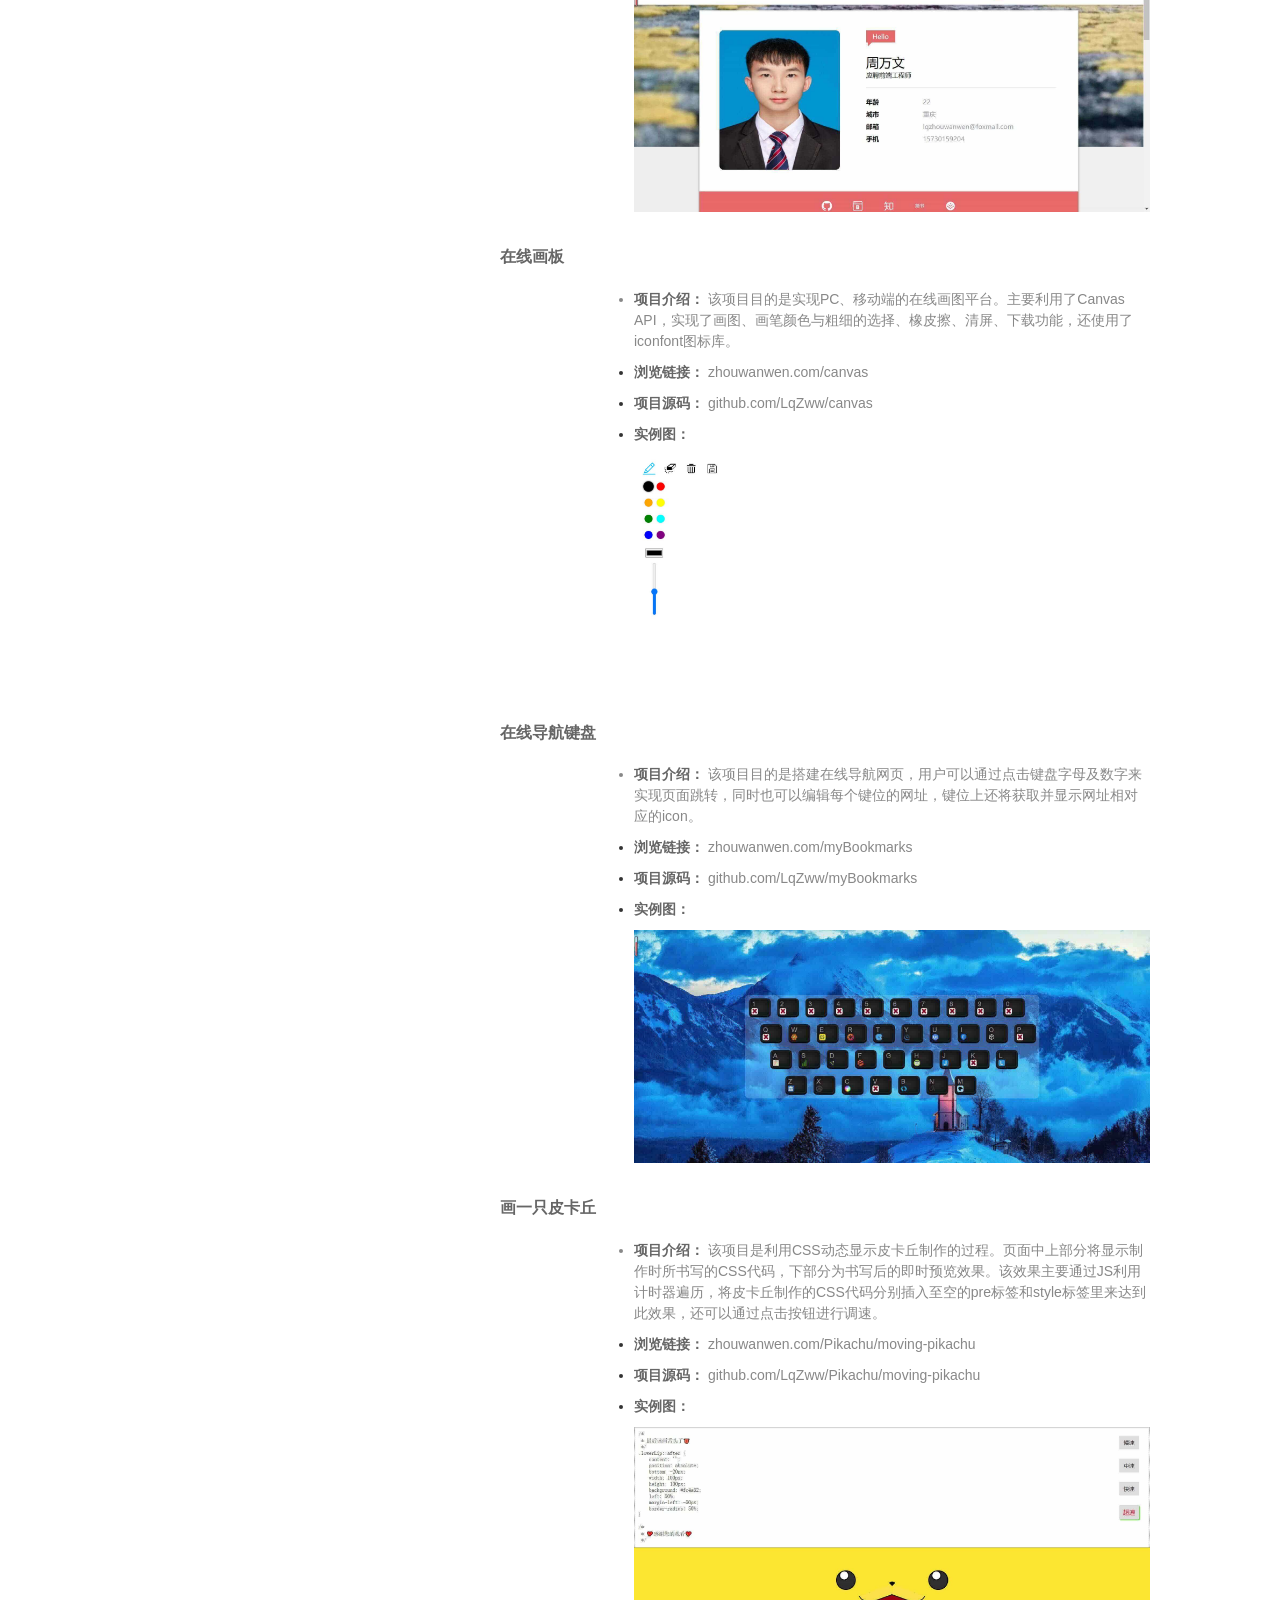
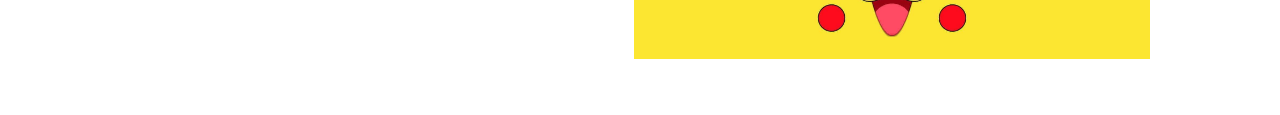
==== commit 5bed25d8: "update" ====
--- a/index.html
+++ b/index.html
@@ -284,6 +284,7 @@
           <li><a href="https://github.com/LqZww" target="_blank">Github</a></li>
           <li><a href="https://www.cnblogs.com/LqZww" target="_blank">博客园</a></li>
           <li><a href="https://zhouwanwen.com/" target="_blank">个人博客</a></li>
+          <li><a href="https://gitee.com/LqZww" target="_blank">Gitee</a></li>
           <li><a href="http://zhouwanwen.com/work-resume" target="_blank">在线版简历</a></li>
         </ul>
       </div>
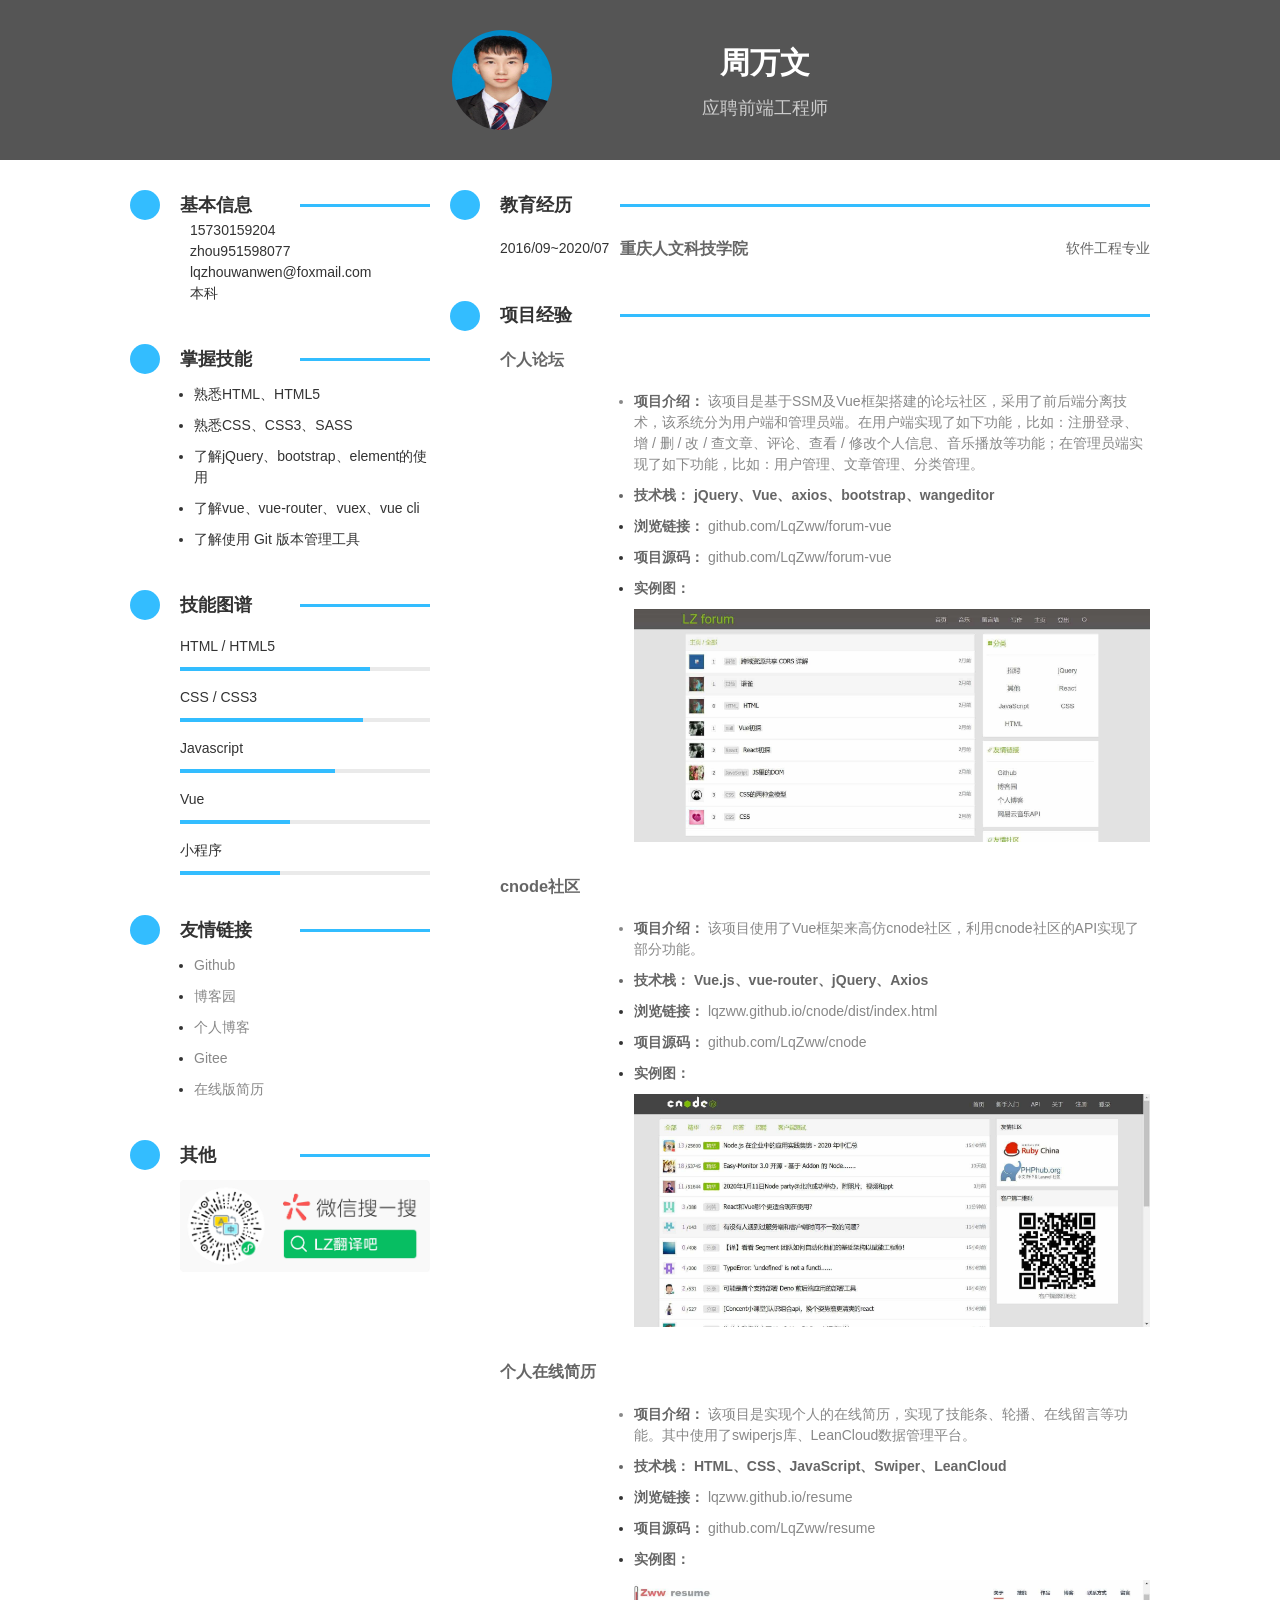
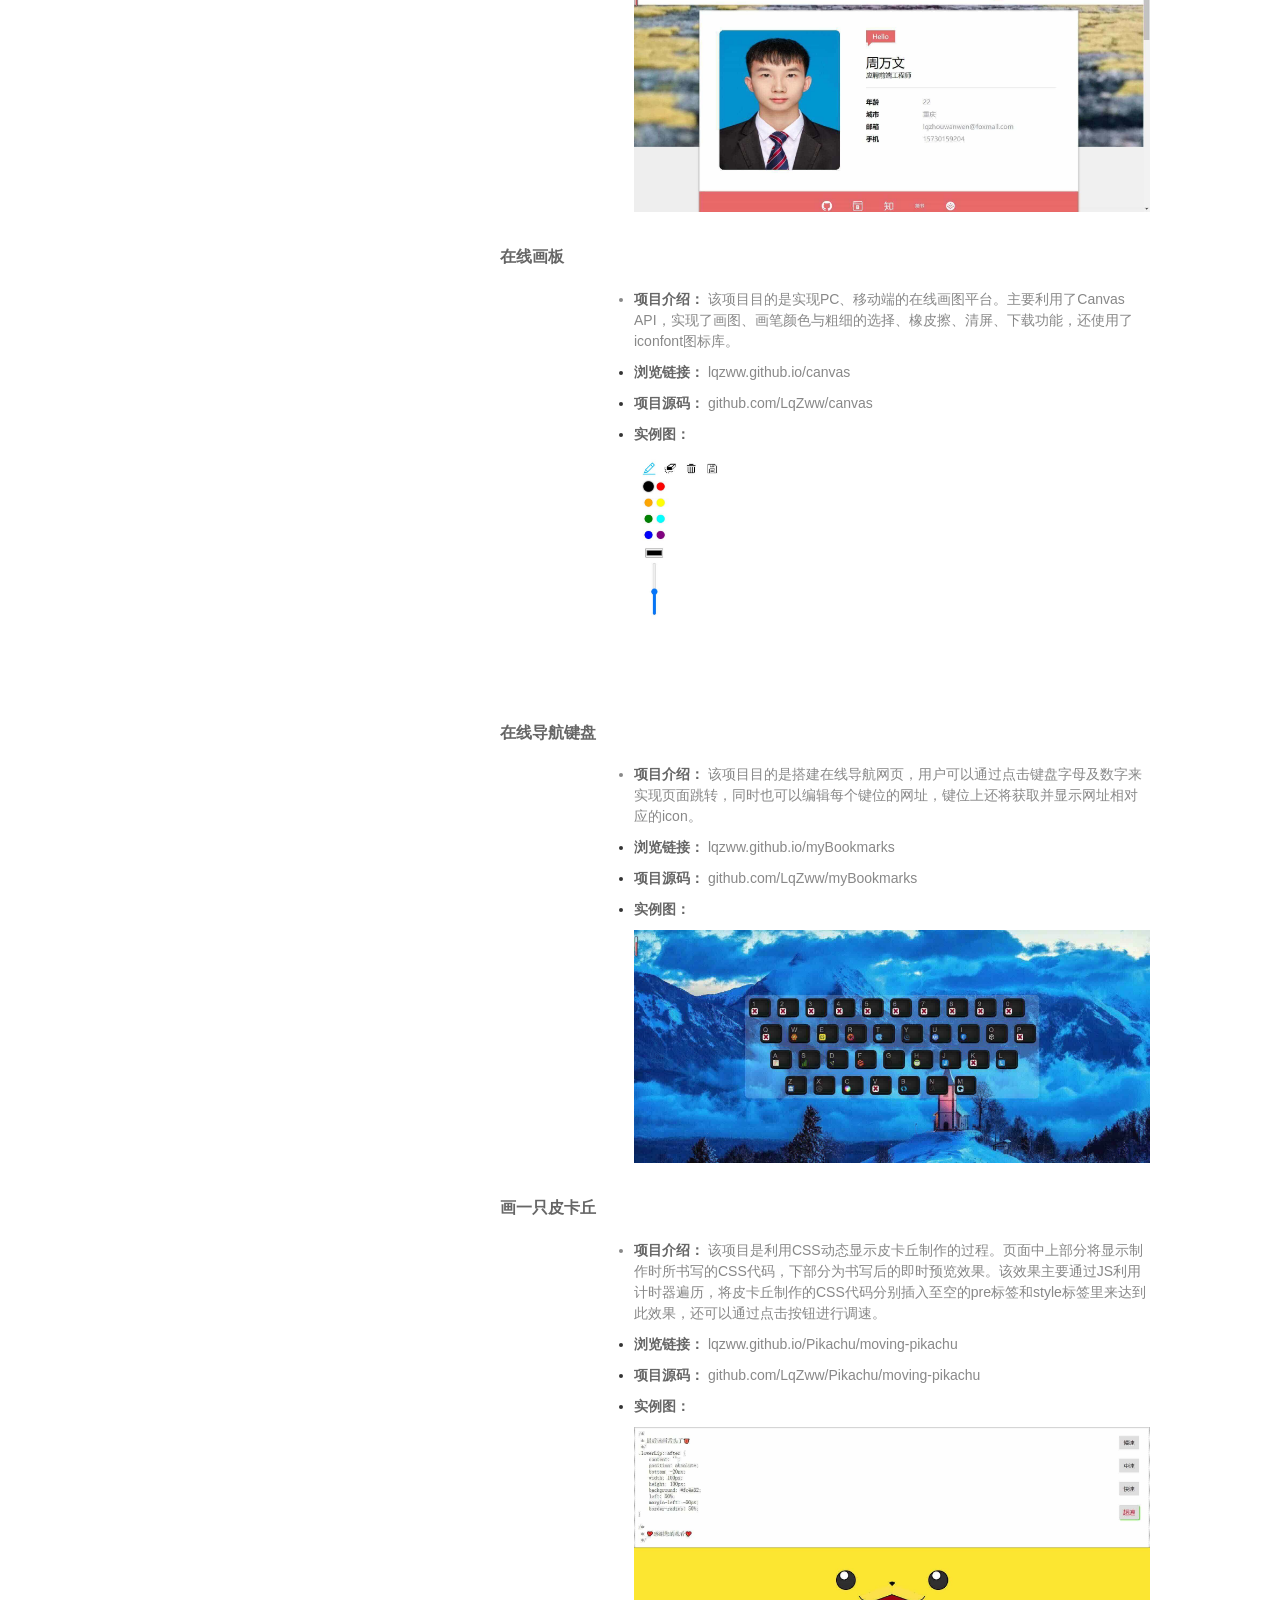
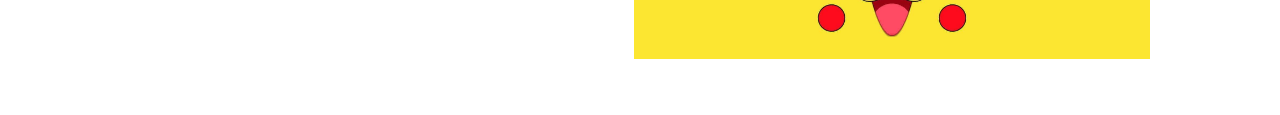
==== commit 964be3cd: "update" ====
--- a/index.html
+++ b/index.html
@@ -83,8 +83,8 @@
               </li>
               <li>
                 <strong>浏览链接：</strong>
-                <a href="https://zhouwanwen.com/cnode/dist/index.html#/" target="_black">
-                  zhouwanwen.com/cnode/dist/index.html</a>
+                <a href="https://lqzww.github.io/cnode/dist/index.html#/" target="_black">
+                  lqzww.github.io/cnode/dist/index.html</a>
               </li>
               <li>
                 <strong>项目源码：</strong>
@@ -112,8 +112,8 @@
               </li>
               <li>
                 <strong>浏览链接：</strong>
-                <a href="https://zhouwanwen.com/resume/" target="_black">
-                  zhouwanwen.com/resume</a>
+                <a href="https://lqzww.github.io/resume/" target="_black">
+                  lqzww.github.io/resume</a>
               </li>
               <li>
                 <strong>项目源码：</strong>
@@ -141,8 +141,8 @@
               </li> -->
               <li>
                 <strong>浏览链接：</strong>
-                <a href="https://zhouwanwen.com/canvas/" target="_black">
-                  zhouwanwen.com/canvas</a>
+                <a href="https://lqzww.github.io/canvas/" target="_black">
+                  lqzww.github.io/canvas</a>
               </li>
               <li>
                 <strong>项目源码：</strong>
@@ -170,8 +170,8 @@
               </li> -->
               <li>
                 <strong>浏览链接：</strong>
-                <a href="https://zhouwanwen.com/myBookmarks/" target="_black">
-                  zhouwanwen.com/myBookmarks</a>
+                <a href="https://lqzww.github.io/myBookmarks/" target="_black">
+                  lqzww.github.io/myBookmarks</a>
               </li>
               <li>
                 <strong>项目源码：</strong>
@@ -199,8 +199,8 @@
               </li> -->
               <li>
                 <strong>浏览链接：</strong>
-                <a href="https://zhouwanwen.com/Pikachu/moving-pikachu/" target="_black">
-                  zhouwanwen.com/Pikachu/moving-pikachu</a>
+                <a href="https://lqzww.github.io/Pikachu/moving-pikachu/" target="_black">
+                  lqzww.github.io/Pikachu/moving-pikachu</a>
               </li>
               <li>
                 <strong>项目源码：</strong>
@@ -285,7 +285,7 @@
           <li><a href="https://www.cnblogs.com/LqZww" target="_blank">博客园</a></li>
           <li><a href="https://zhouwanwen.com/" target="_blank">个人博客</a></li>
           <li><a href="https://gitee.com/LqZww" target="_blank">Gitee</a></li>
-          <li><a href="http://zhouwanwen.com/work-resume" target="_blank">在线版简历</a></li>
+          <li><a href="https://lqzww.github.io/work-resume/" target="_blank">在线版简历</a></li>
         </ul>
       </div>
     </section>
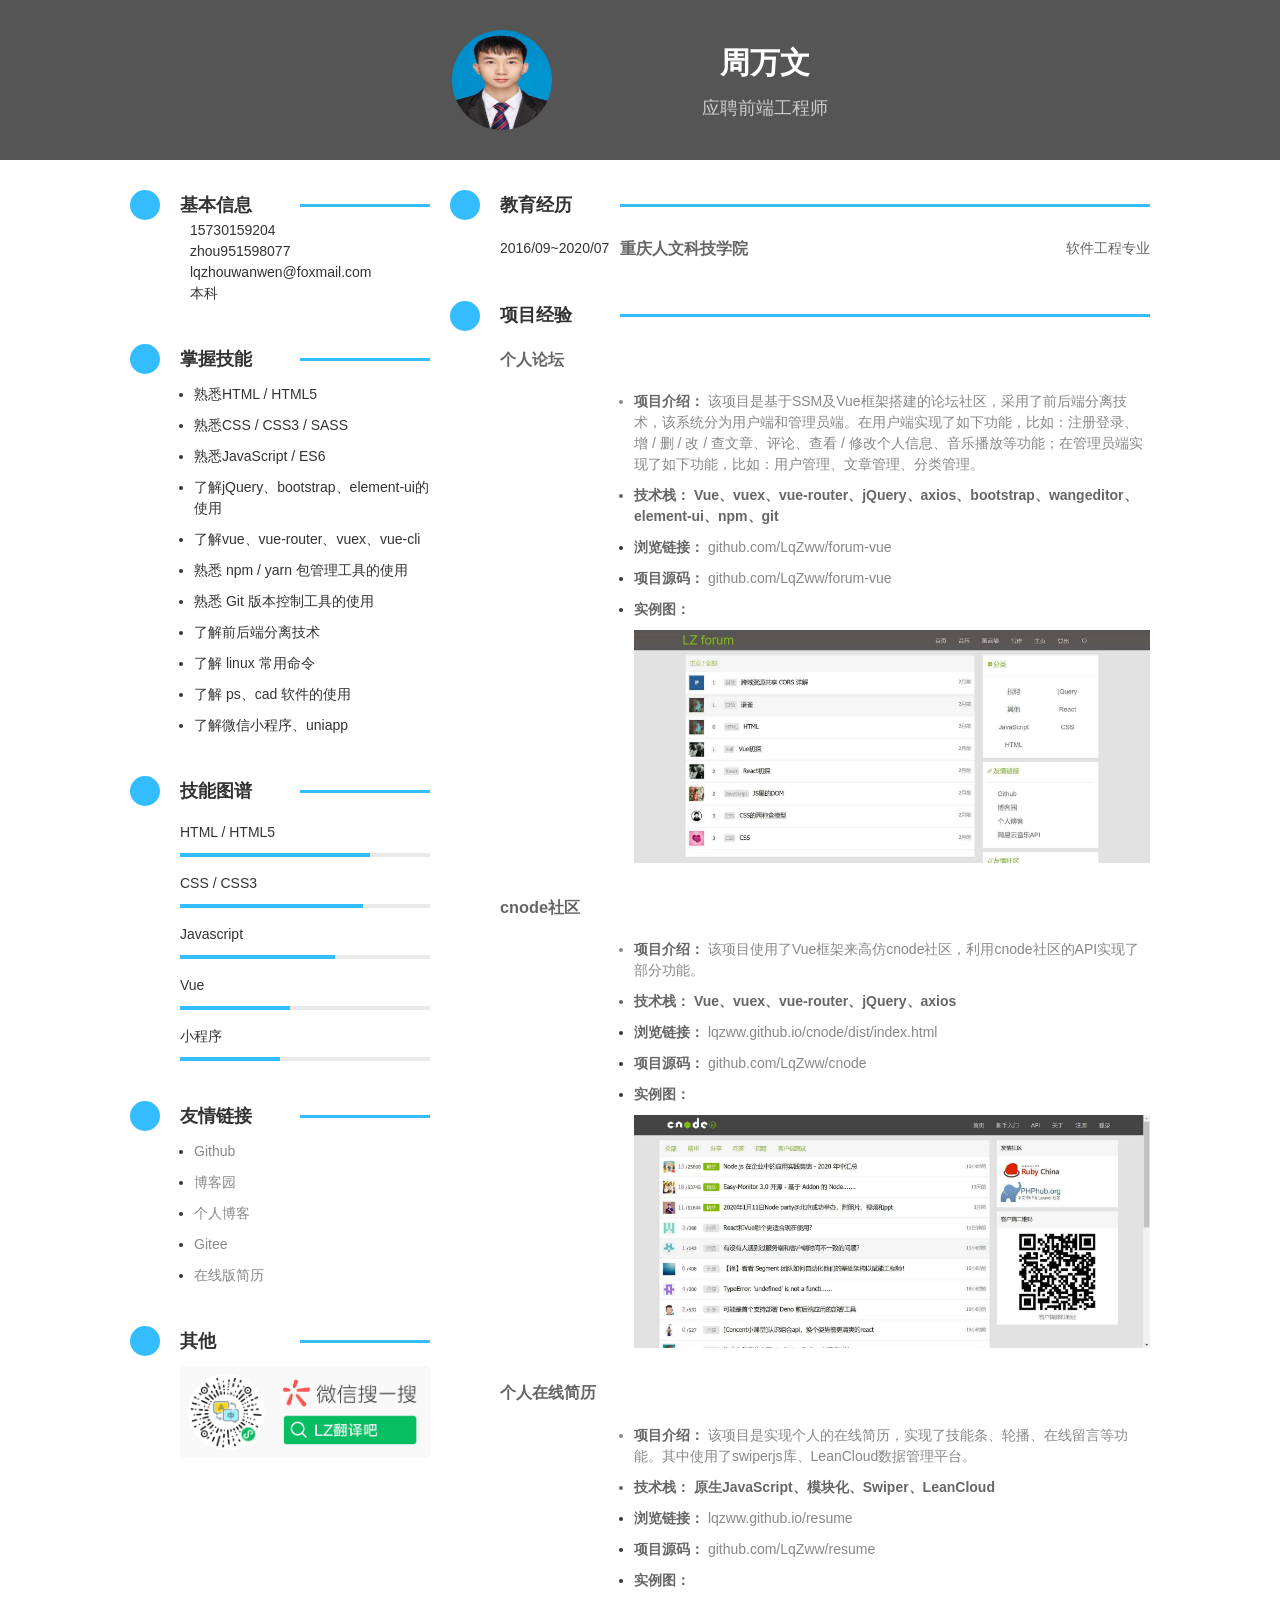
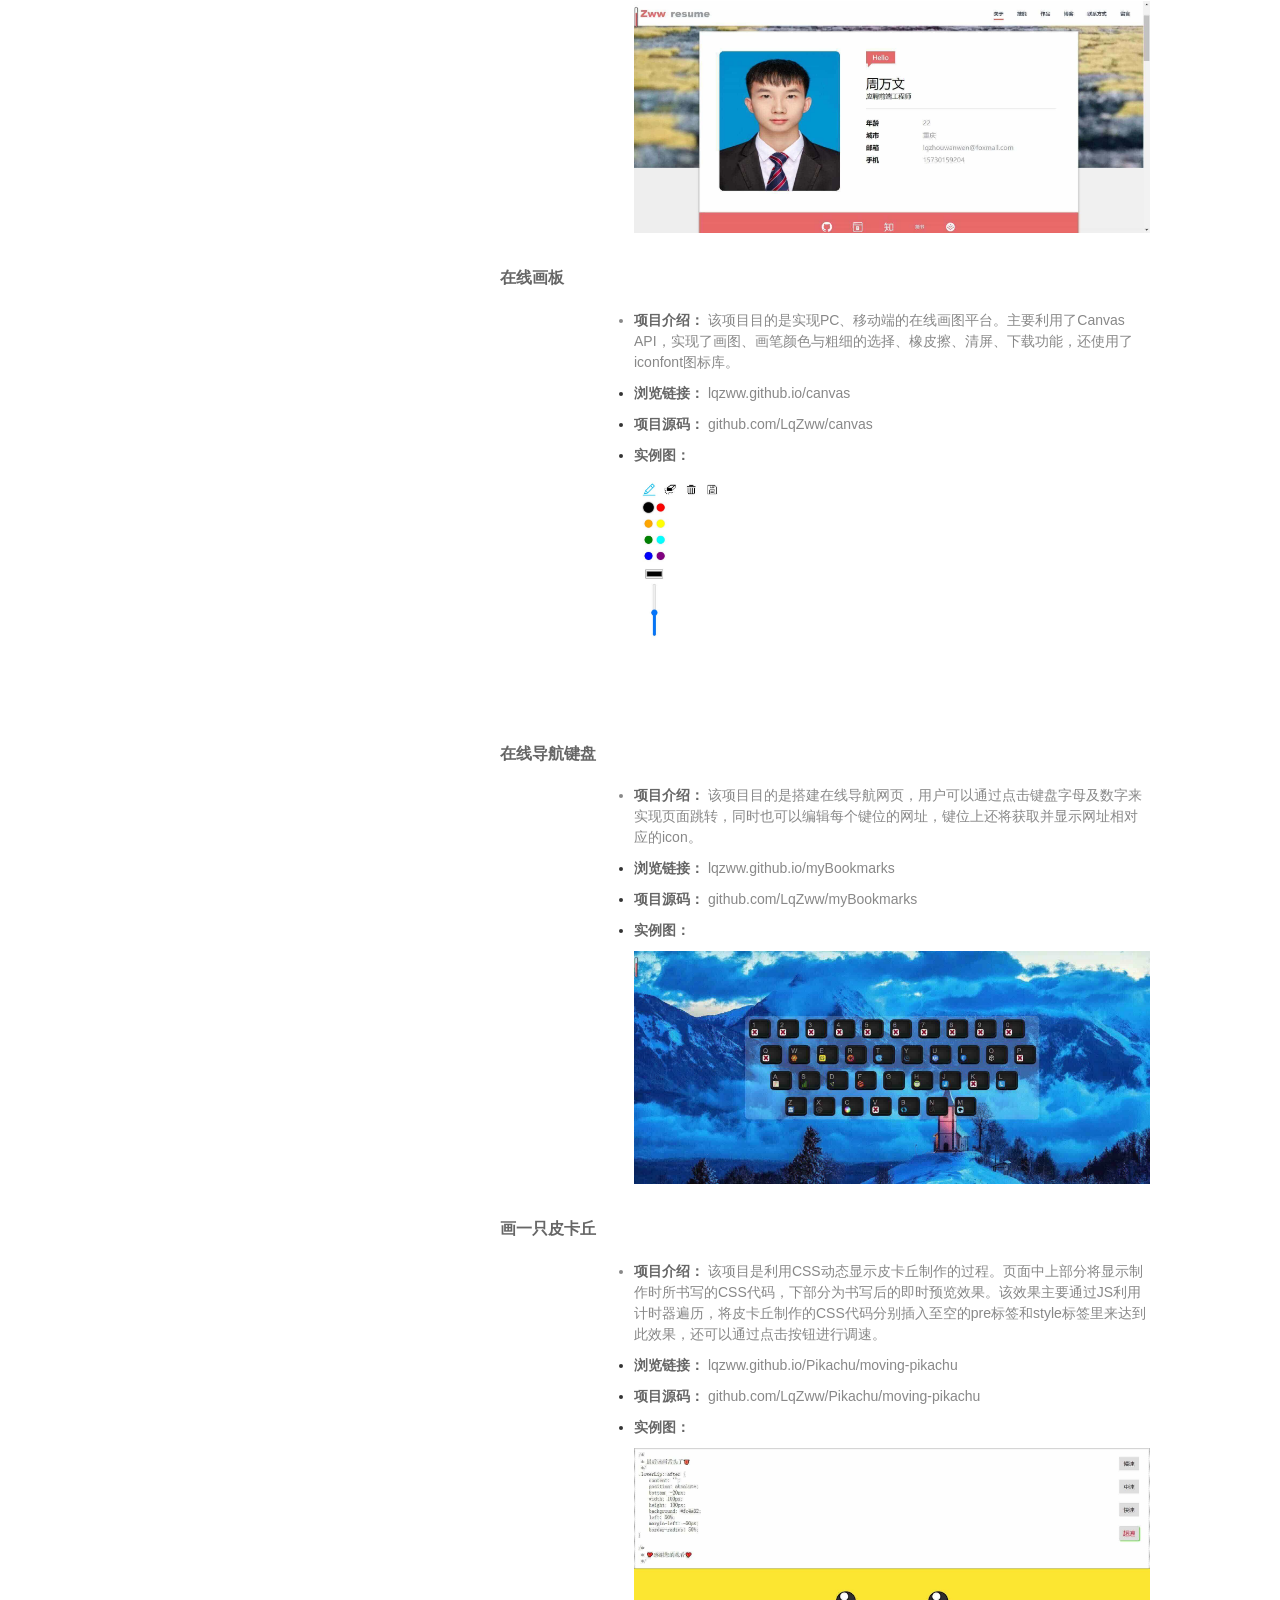
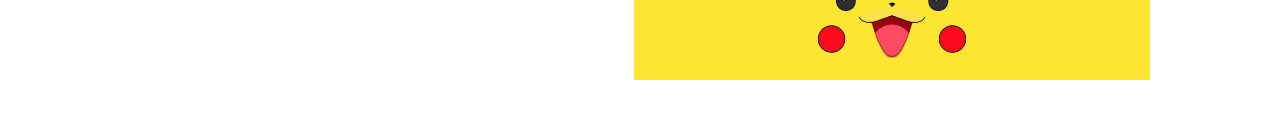
==== commit 8ce73e47: "update" ====
--- a/index.html
+++ b/index.html
@@ -5,7 +5,7 @@
   <meta charset="UTF-8">
   <meta name="viewport" content="width=device-width, initial-scale=1.0">
   <meta http-equiv="X-UA-Compatible" content="ie=edge">
-  <title>周万文-应聘前端工程师-2020</title>
+  <title>周万文-应聘前端工程师-2021</title>
   <link rel="stylesheet" href="//at.alicdn.com/t/font_2030166_e9ht06heiil.css">
   <link rel="stylesheet" href="./style.css">
 </head>
@@ -49,7 +49,7 @@
               </li>
               <li class="Tstack">
                 <strong>技术栈：</strong>
-                jQuery、Vue、axios、bootstrap、wangeditor
+                Vue、vuex、vue-router、jQuery、axios、bootstrap、wangeditor、element-ui、npm、git
               </li>
               <li>
                 <strong>浏览链接：</strong>
@@ -79,7 +79,7 @@
               </li>
               <li class="Tstack">
                 <strong>技术栈：</strong>
-                Vue.js、vue-router、jQuery、Axios
+                Vue、vuex、vue-router、jQuery、axios
               </li>
               <li>
                 <strong>浏览链接：</strong>
@@ -108,7 +108,7 @@
               </li>
               <li class="Tstack">
                 <strong>技术栈：</strong>
-                HTML、CSS、JavaScript、Swiper、LeanCloud
+                原生JavaScript、模块化、Swiper、LeanCloud
               </li>
               <li>
                 <strong>浏览链接：</strong>
@@ -237,11 +237,17 @@
       <hr>
       <div class="detail">
         <ul>
-          <li>熟悉HTML、HTML5</li>
-          <li>熟悉CSS、CSS3、SASS</li>
-          <li>了解jQuery、bootstrap、element的使用</li>
-          <li>了解vue、vue-router、vuex、vue cli</li>
-          <li>了解使用 Git 版本管理工具</li>
+          <li>熟悉HTML / HTML5</li>
+          <li>熟悉CSS / CSS3 / SASS</li>
+          <li>熟悉JavaScript / ES6</li>
+          <li>了解jQuery、bootstrap、element-ui的使用</li>
+          <li>了解vue、vue-router、vuex、vue-cli</li>
+          <li>熟悉 npm / yarn 包管理工具的使用</li>
+          <li>熟悉 Git 版本控制工具的使用</li>
+          <li>了解前后端分离技术</li>
+          <li>了解 linux 常用命令</li>
+          <li>了解 ps、cad 软件的使用</li>
+          <li>了解微信小程序、uniapp</li>
         </ul>
       </div>
     </section>
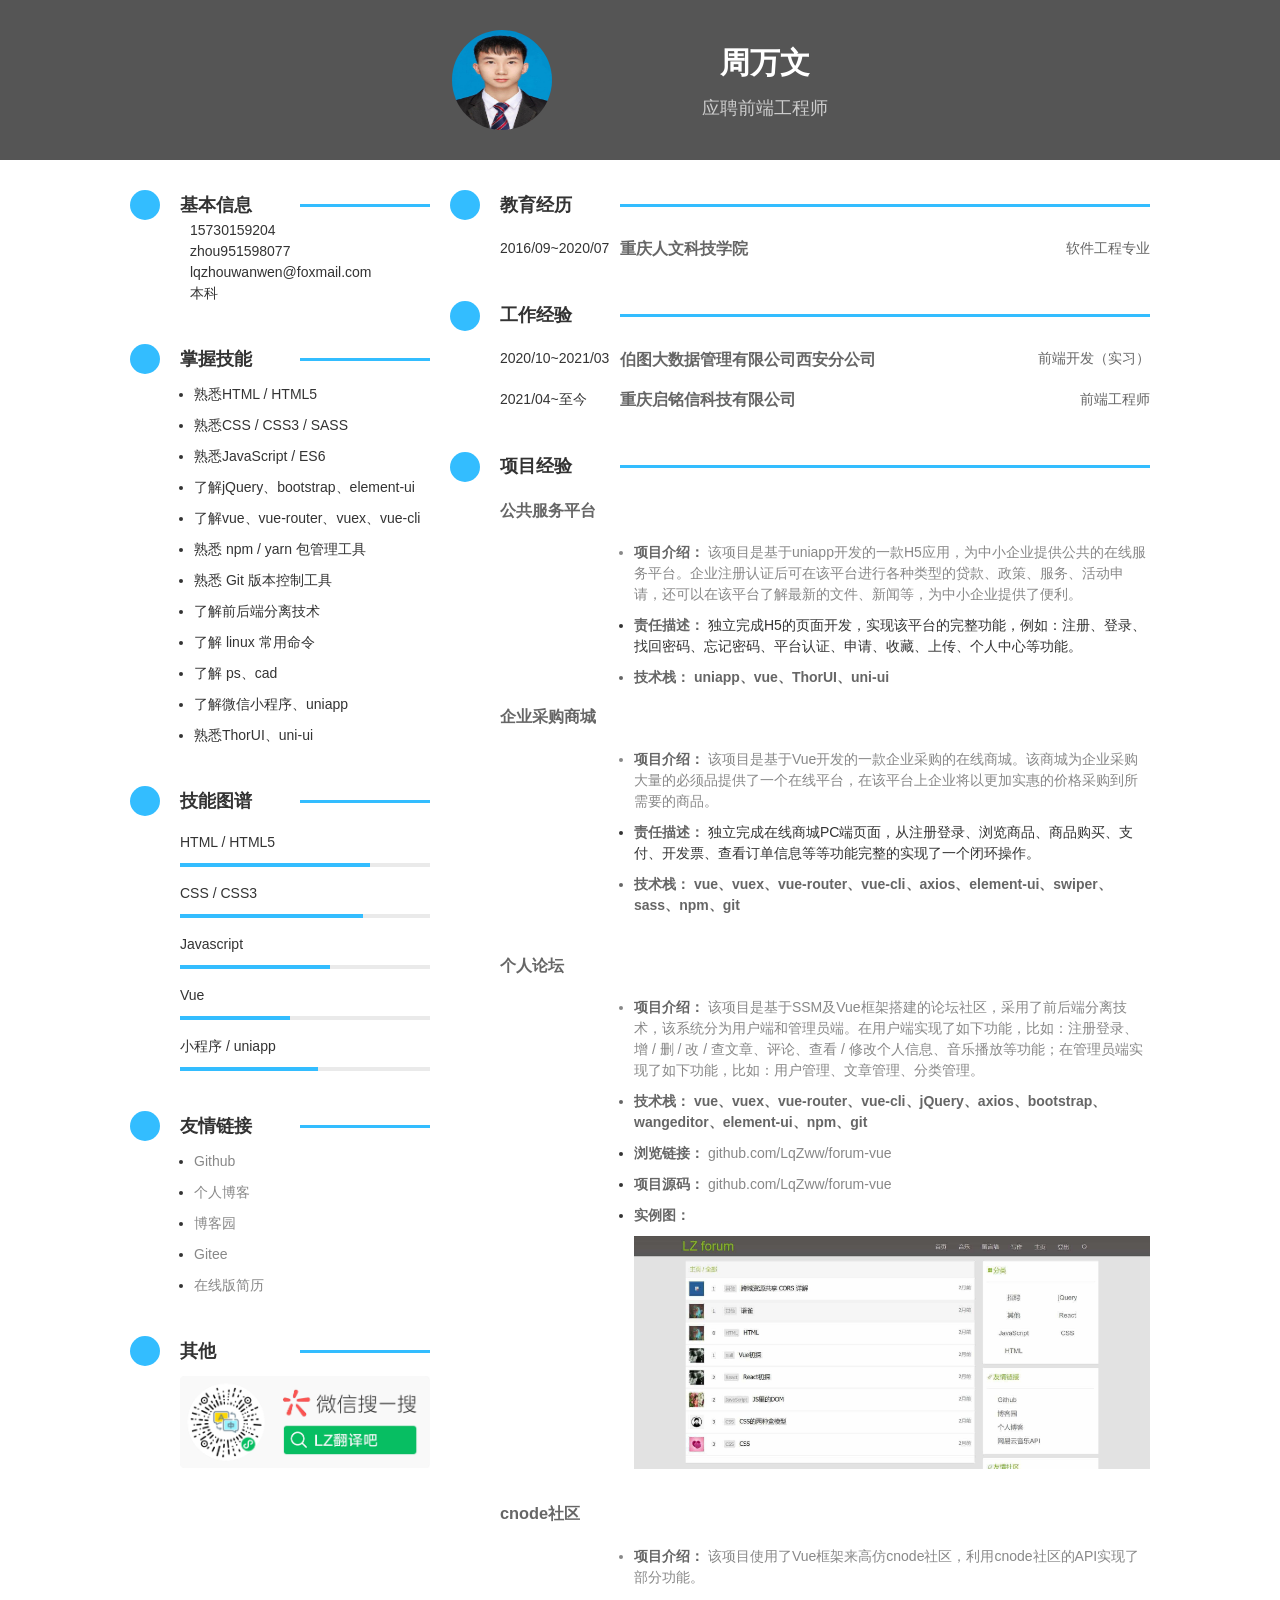
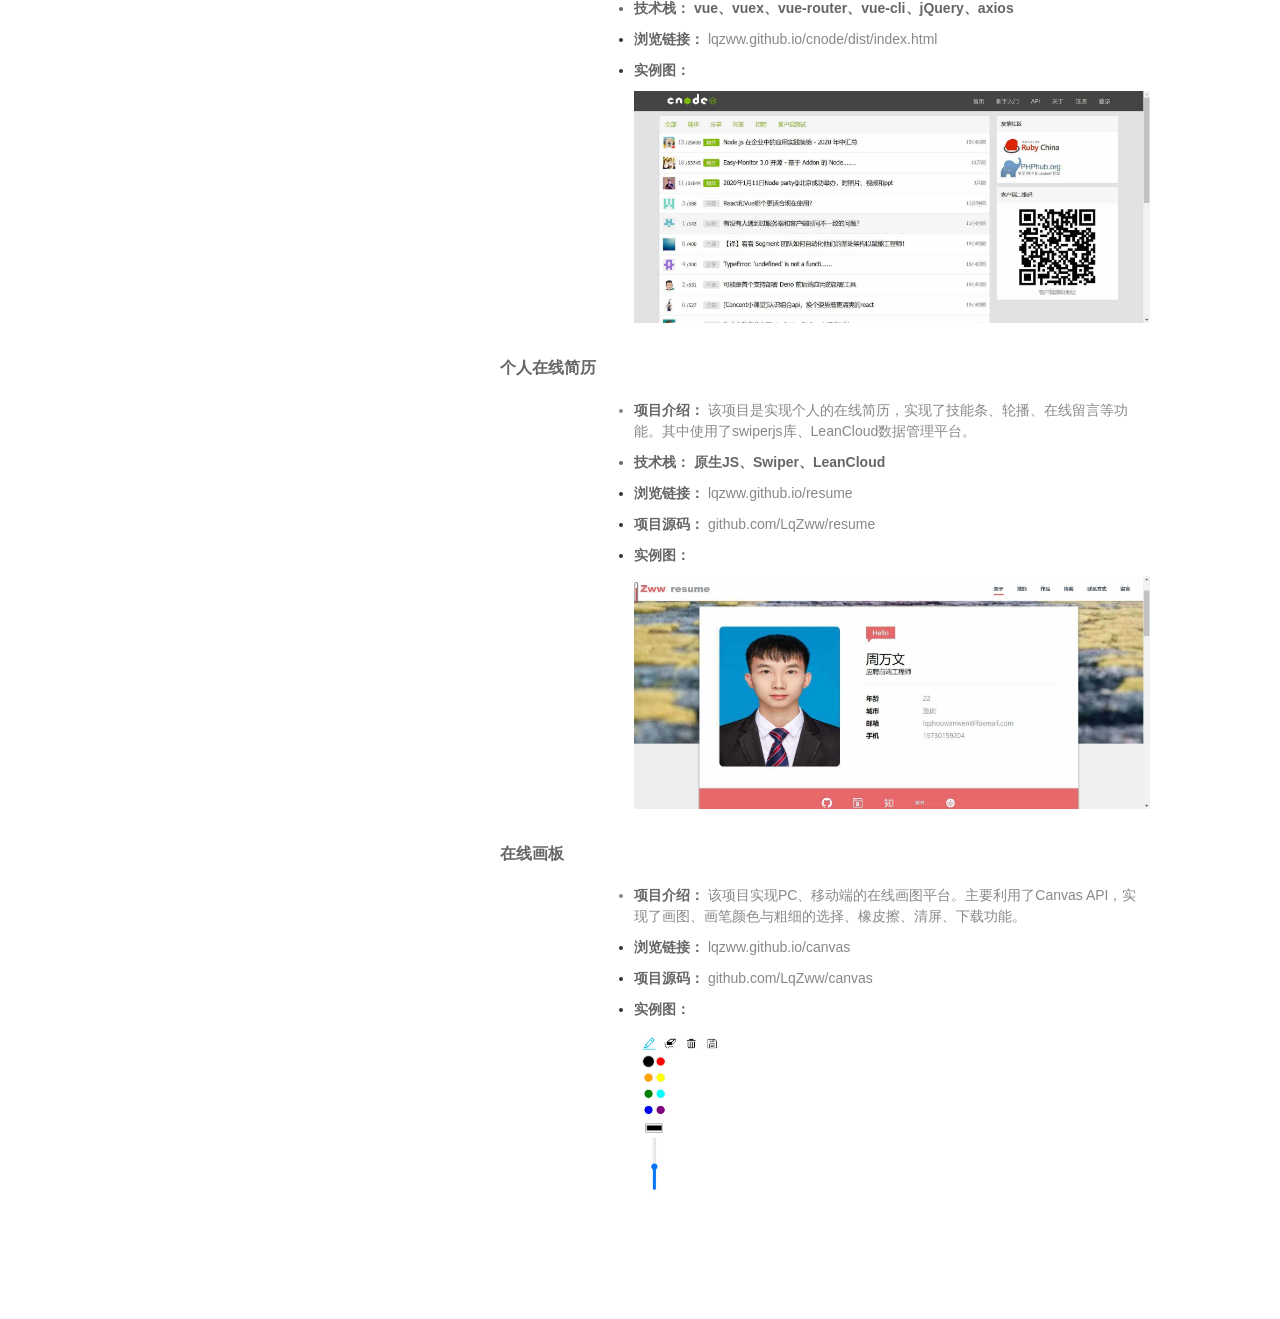
==== commit 2e33743a: "update" ====
--- a/index.html
+++ b/index.html
@@ -5,7 +5,7 @@
   <meta charset="UTF-8">
   <meta name="viewport" content="width=device-width, initial-scale=1.0">
   <meta http-equiv="X-UA-Compatible" content="ie=edge">
-  <title>周万文-应聘前端工程师-2021</title>
+  <title>周万文-应聘前端工程师-2021-7</title>
   <link rel="stylesheet" href="//at.alicdn.com/t/font_2030166_e9ht06heiil.css">
   <link rel="stylesheet" href="./style.css">
 </head>
@@ -35,9 +35,66 @@
     </section>
     <section>
       <span class="iconfont icon-project"></span>
+      <h2 class="proexper">工作经验</h2>
+      <hr>
+      <div class="detail">
+        <div class="timeline-panel">
+          <div class="date">2020/10~2021/03</div>
+          <h3>伯图大数据管理有限公司西安分公司</h3>
+          <p class="intro">前端开发（实习）</p>
+        </div>
+        <div class="timeline-panel">
+          <div class="date">2021/04~至今</div>
+          <h3>重庆启铭信科技有限公司</h3>
+          <p class="intro">前端工程师</p>
+        </div>
+      </div>
+    </section>
+    <section>
+      <span class="iconfont icon-project"></span>
       <h2 class="proexper">项目经验</h2>
       <hr>
       <div class="detail">
+        <div class="timeline-panel">
+          <h3 class="date">公共服务平台</h3>
+          <div class="detail">
+            <ul>
+              <li>
+                <strong>项目介绍：</strong>
+                该项目是基于uniapp开发的一款H5应用，为中小企业提供公共的在线服务平台。企业注册认证后可在该平台进行各种类型的贷款、政策、服务、活动申请，还可以在该平台了解最新的文件、新闻等，为中小企业提供了便利。
+              </li>
+              <li>
+                <strong>责任描述：</strong>
+                独立完成H5的页面开发，实现该平台的完整功能，例如：注册、登录、找回密码、忘记密码、平台认证、申请、收藏、上传、个人中心等功能。
+              </li>
+              <li class="Tstack">
+                <strong>技术栈：</strong>
+                uniapp、vue、ThorUI、uni-ui
+              </li>
+
+            </ul>
+          </div>
+        </div>
+        <div class="timeline-panel">
+          <h3 class="date">企业采购商城</h3>
+          <div class="detail">
+            <ul>
+              <li>
+                <strong>项目介绍：</strong>
+                该项目是基于Vue开发的一款企业采购的在线商城。该商城为企业采购大量的必须品提供了一个在线平台，在该平台上企业将以更加实惠的价格采购到所需要的商品。
+              </li>
+              <li>
+                <strong>责任描述：</strong>
+                独立完成在线商城PC端页面，从注册登录、浏览商品、商品购买、支付、开发票、查看订单信息等等功能完整的实现了一个闭环操作。
+              </li>
+              <li class="Tstack">
+                <strong>技术栈：</strong>
+                vue、vuex、vue-router、vue-cli、axios、element-ui、swiper、sass、npm、git
+              </li>
+            </ul>
+          </div>
+        </div>
+        <br>
         <div class="timeline-panel">
           <h3 class="date">个人论坛</h3>
           <div class="detail">
@@ -49,7 +106,7 @@
               </li>
               <li class="Tstack">
                 <strong>技术栈：</strong>
-                Vue、vuex、vue-router、jQuery、axios、bootstrap、wangeditor、element-ui、npm、git
+                vue、vuex、vue-router、vue-cli、jQuery、axios、bootstrap、wangeditor、element-ui、npm、git
               </li>
               <li>
                 <strong>浏览链接：</strong>
@@ -79,18 +136,18 @@
               </li>
               <li class="Tstack">
                 <strong>技术栈：</strong>
-                Vue、vuex、vue-router、jQuery、axios
+                vue、vuex、vue-router、vue-cli、jQuery、axios
               </li>
               <li>
                 <strong>浏览链接：</strong>
                 <a href="https://lqzww.github.io/cnode/dist/index.html#/" target="_black">
                   lqzww.github.io/cnode/dist/index.html</a>
               </li>
-              <li>
+              <!-- <li>
                 <strong>项目源码：</strong>
                 <a href="https://github.com/LqZww/cnode" target="_black">
                   github.com/LqZww/cnode</a>
-              </li>
+              </li> -->
               <li>
                 <strong>实例图：</strong>
                 <img class="min" src="./img/cnode.jpg" alt="">
@@ -108,7 +165,7 @@
               </li>
               <li class="Tstack">
                 <strong>技术栈：</strong>
-                原生JavaScript、模块化、Swiper、LeanCloud
+                原生JS、Swiper、LeanCloud
               </li>
               <li>
                 <strong>浏览链接：</strong>
@@ -133,12 +190,8 @@
             <ul>
               <li>
                 <strong>项目介绍：</strong>
-                该项目目的是实现PC、移动端的在线画图平台。主要利用了Canvas API，实现了画图、画笔颜色与粗细的选择、橡皮擦、清屏、下载功能，还使用了iconfont图标库。
-              </li>
-              <!-- <li>
-                <strong>技术栈：</strong>
-                canvas、移动端适配、iconfont字体图标库
-              </li> -->
+                该项目实现PC、移动端的在线画图平台。主要利用了Canvas API，实现了画图、画笔颜色与粗细的选择、橡皮擦、清屏、下载功能。
+              </li>
               <li>
                 <strong>浏览链接：</strong>
                 <a href="https://lqzww.github.io/canvas/" target="_black">
@@ -156,7 +209,7 @@
             </ul>
           </div>
         </div>
-        <div class="timeline-panel">
+        <!-- <div class="timeline-panel">
           <h3 class="date">在线导航键盘</h3>
           <div class="detail">
             <ul>
@@ -164,10 +217,6 @@
                 <strong>项目介绍：</strong>
                 该项目目的是搭建在线导航网页，用户可以通过点击键盘字母及数字来实现页面跳转，同时也可以编辑每个键位的网址，键位上还将获取并显示网址相对应的icon。
               </li>
-              <!-- <li>
-                <strong>技术栈：</strong>
-                HTML、CSS、JavaScript、Hash
-              </li> -->
               <li>
                 <strong>浏览链接：</strong>
                 <a href="https://lqzww.github.io/myBookmarks/" target="_black">
@@ -184,8 +233,8 @@
               </li>
             </ul>
           </div>
-        </div>
-        <div class="timeline-panel">
+        </div> -->
+        <!-- <div class="timeline-panel">
           <h3 class="date">画一只皮卡丘</h3>
           <div class="detail">
             <ul>
@@ -193,10 +242,6 @@
                 <strong>项目介绍：</strong>
                 该项目是利用CSS动态显示皮卡丘制作的过程。页面中上部分将显示制作时所书写的CSS代码，下部分为书写后的即时预览效果。该效果主要通过JS利用计时器遍历，将皮卡丘制作的CSS代码分别插入至空的pre标签和style标签里来达到此效果，还可以通过点击按钮进行调速。
               </li>
-              <!-- <li>
-                <strong>技术栈：</strong>
-                HTML、CSS、JavaScript、jquery、pre
-              </li> -->
               <li>
                 <strong>浏览链接：</strong>
                 <a href="https://lqzww.github.io/Pikachu/moving-pikachu/" target="_black">
@@ -213,7 +258,7 @@
               </li>
             </ul>
           </div>
-        </div>
+        </div> -->
       </div>
     </section>
   </main>
@@ -240,14 +285,15 @@
           <li>熟悉HTML / HTML5</li>
           <li>熟悉CSS / CSS3 / SASS</li>
           <li>熟悉JavaScript / ES6</li>
-          <li>了解jQuery、bootstrap、element-ui的使用</li>
+          <li>了解jQuery、bootstrap、element-ui</li>
           <li>了解vue、vue-router、vuex、vue-cli</li>
-          <li>熟悉 npm / yarn 包管理工具的使用</li>
-          <li>熟悉 Git 版本控制工具的使用</li>
+          <li>熟悉 npm / yarn 包管理工具</li>
+          <li>熟悉 Git 版本控制工具</li>
           <li>了解前后端分离技术</li>
           <li>了解 linux 常用命令</li>
-          <li>了解 ps、cad 软件的使用</li>
+          <li>了解 ps、cad</li>
           <li>了解微信小程序、uniapp</li>
+          <li>熟悉ThorUI、uni-ui</li>
         </ul>
       </div>
     </section>
@@ -268,15 +314,15 @@
           </dd>
           <dt>Javascript</dt>
           <dd>
-            <div style="width:62%"></div>
+            <div style="width:60%"></div>
           </dd>
           <dt>Vue</dt>
           <dd>
             <div style="width:44%"></div>
           </dd>
-          <dt>小程序</dt>
-          <dd>
-            <div style="width:40%"></div>
+          <dt>小程序 / uniapp</dt>
+          <dd>
+            <div style="width:55%"></div>
           </dd>
         </dl>
       </div>
@@ -288,8 +334,8 @@
       <div class="detail">
         <ul>
           <li><a href="https://github.com/LqZww" target="_blank">Github</a></li>
+          <li><a href="https://www.lqzww.top/" target="_blank">个人博客</a></li>
           <li><a href="https://www.cnblogs.com/LqZww" target="_blank">博客园</a></li>
-          <li><a href="https://zhouwanwen.com/" target="_blank">个人博客</a></li>
           <li><a href="https://gitee.com/LqZww" target="_blank">Gitee</a></li>
           <li><a href="https://lqzww.github.io/work-resume/" target="_blank">在线版简历</a></li>
         </ul>
--- a/style.css
+++ b/style.css
@@ -218,7 +218,6 @@
 section .detail img {
   width: 100%;
   height: 100%;
-  /* height: 100px; */
 }
 
 /* 放大图片 */
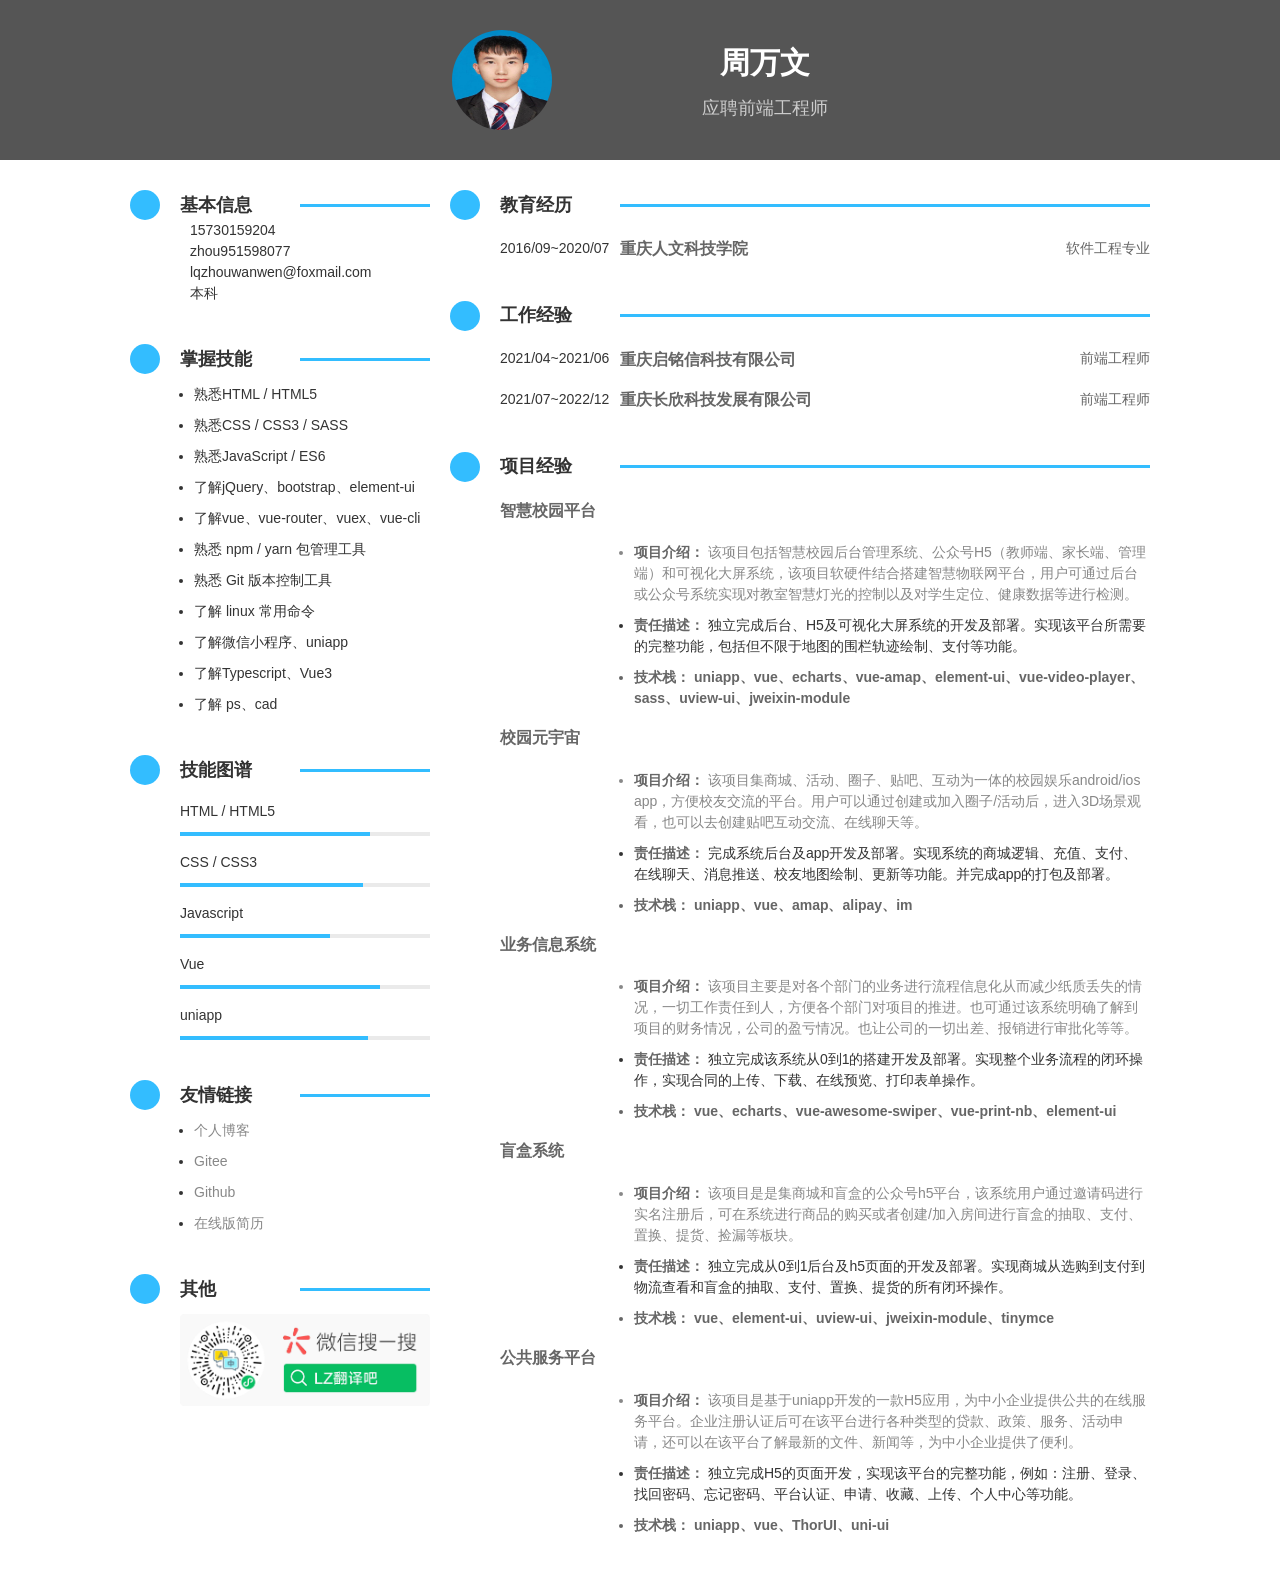
==== commit 5efd9148: "update" ====
--- a/index.html
+++ b/index.html
@@ -39,15 +39,15 @@
       <hr>
       <div class="detail">
         <div class="timeline-panel">
-          <div class="date">2020/10~2021/03</div>
-          <h3>伯图大数据管理有限公司西安分公司</h3>
-          <p class="intro">前端开发（实习）</p>
-        </div>
-        <div class="timeline-panel">
-          <div class="date">2021/04~至今</div>
+          <div class="date">2021/04~2021/06</div>
           <h3>重庆启铭信科技有限公司</h3>
           <p class="intro">前端工程师</p>
         </div>
+        <div class="timeline-panel">
+          <div class="date">2021/07~2022/12</div>
+          <h3>重庆长欣科技发展有限公司</h3>
+          <p class="intro">前端工程师</p>
+        </div>
       </div>
     </section>
     <section>
@@ -56,6 +56,82 @@
       <hr>
       <div class="detail">
         <div class="timeline-panel">
+          <h3 class="date">智慧校园平台</h3>
+          <div class="detail">
+            <ul>
+              <li>
+                <strong>项目介绍：</strong>
+                该项目包括智慧校园后台管理系统、公众号H5（教师端、家长端、管理端）和可视化大屏系统，该项目软硬件结合搭建智慧物联网平台，用户可通过后台或公众号系统实现对教室智慧灯光的控制以及对学生定位、健康数据等进行检测。
+              </li>
+              <li>
+                <strong>责任描述：</strong>
+                独立完成后台、H5及可视化大屏系统的开发及部署。实现该平台所需要的完整功能，包括但不限于地图的围栏轨迹绘制、支付等功能。
+              </li>
+              <li class="Tstack">
+                <strong>技术栈：</strong>
+                uniapp、vue、echarts、vue-amap、element-ui、vue-video-player、sass、uview-ui、jweixin-module
+              </li>
+            </ul>
+          </div>
+        </div>
+        <div class="timeline-panel">
+          <h3 class="date">校园元宇宙</h3>
+          <div class="detail">
+            <ul>
+              <li>
+                <strong>项目介绍：</strong>
+                该项目集商城、活动、圈子、贴吧、互动为一体的校园娱乐android/ios app，方便校友交流的平台。用户可以通过创建或加入圈子/活动后，进入3D场景观看，也可以去创建贴吧互动交流、在线聊天等。
+              </li>
+              <li>
+                <strong>责任描述：</strong>
+                完成系统后台及app开发及部署。实现系统的商城逻辑、充值、支付、在线聊天、消息推送、校友地图绘制、更新等功能。并完成app的打包及部署。
+              </li>
+              <li class="Tstack">
+                <strong>技术栈：</strong>
+                uniapp、vue、amap、alipay、im
+              </li>
+            </ul>
+          </div>
+        </div>
+        <div class="timeline-panel">
+          <h3 class="date">业务信息系统</h3>
+          <div class="detail">
+            <ul>
+              <li>
+                <strong>项目介绍：</strong>
+                该项目主要是对各个部门的业务进行流程信息化从而减少纸质丢失的情况，一切工作责任到人，方便各个部门对项目的推进。也可通过该系统明确了解到项目的财务情况，公司的盈亏情况。也让公司的一切出差、报销进行审批化等等。
+              </li>
+              <li>
+                <strong>责任描述：</strong>
+                独立完成该系统从0到1的搭建开发及部署。实现整个业务流程的闭环操作，实现合同的上传、下载、在线预览、打印表单操作。
+              </li>
+              <li class="Tstack">
+                <strong>技术栈：</strong>
+                vue、echarts、vue-awesome-swiper、vue-print-nb、element-ui
+              </li>
+            </ul>
+          </div>
+        </div>
+        <div class="timeline-panel">
+          <h3 class="date">盲盒系统</h3>
+          <div class="detail">
+            <ul>
+              <li>
+                <strong>项目介绍：</strong>
+                该项目是是集商城和盲盒的公众号h5平台，该系统用户通过邀请码进行实名注册后，可在系统进行商品的购买或者创建/加入房间进行盲盒的抽取、支付、置换、提货、捡漏等板块。
+              </li>
+              <li>
+                <strong>责任描述：</strong>
+                独立完成从0到1后台及h5页面的开发及部署。实现商城从选购到支付到物流查看和盲盒的抽取、支付、置换、提货的所有闭环操作。
+              </li>
+              <li class="Tstack">
+                <strong>技术栈：</strong>
+                vue、element-ui、uview-ui、jweixin-module、tinymce
+              </li>
+            </ul>
+          </div>
+        </div>
+        <div class="timeline-panel">
           <h3 class="date">公共服务平台</h3>
           <div class="detail">
             <ul>
@@ -71,11 +147,10 @@
                 <strong>技术栈：</strong>
                 uniapp、vue、ThorUI、uni-ui
               </li>
-
-            </ul>
-          </div>
-        </div>
-        <div class="timeline-panel">
+            </ul>
+          </div>
+        </div>
+        <!-- <div class="timeline-panel">
           <h3 class="date">企业采购商城</h3>
           <div class="detail">
             <ul>
@@ -94,8 +169,8 @@
             </ul>
           </div>
         </div>
-        <br>
-        <div class="timeline-panel">
+        <br> -->
+        <!-- <div class="timeline-panel">
           <h3 class="date">个人论坛</h3>
           <div class="detail">
             <ul>
@@ -125,8 +200,8 @@
               </li>
             </ul>
           </div>
-        </div>
-        <div class="timeline-panel">
+        </div> -->
+        <!-- <div class="timeline-panel">
           <h3 class="date">cnode社区</h3>
           <div class="detail">
             <ul>
@@ -143,19 +218,19 @@
                 <a href="https://lqzww.github.io/cnode/dist/index.html#/" target="_black">
                   lqzww.github.io/cnode/dist/index.html</a>
               </li>
-              <!-- <li>
+              <li>
                 <strong>项目源码：</strong>
                 <a href="https://github.com/LqZww/cnode" target="_black">
                   github.com/LqZww/cnode</a>
-              </li> -->
+              </li>
               <li>
                 <strong>实例图：</strong>
                 <img class="min" src="./img/cnode.jpg" alt="">
               </li>
             </ul>
           </div>
-        </div>
-        <div class="timeline-panel">
+        </div> -->
+        <!-- <div class="timeline-panel">
           <h3 class="date">个人在线简历</h3>
           <div class="detail">
             <ul>
@@ -183,8 +258,8 @@
               </li>
             </ul>
           </div>
-        </div>
-        <div class="timeline-panel">
+        </div> -->
+        <!-- <div class="timeline-panel">
           <h3 class="date">在线画板</h3>
           <div class="detail">
             <ul>
@@ -205,56 +280,6 @@
               <li>
                 <strong>实例图：</strong>
                 <img class="min" src="./img/canvas.jpg" alt="">
-              </li>
-            </ul>
-          </div>
-        </div>
-        <!-- <div class="timeline-panel">
-          <h3 class="date">在线导航键盘</h3>
-          <div class="detail">
-            <ul>
-              <li>
-                <strong>项目介绍：</strong>
-                该项目目的是搭建在线导航网页，用户可以通过点击键盘字母及数字来实现页面跳转，同时也可以编辑每个键位的网址，键位上还将获取并显示网址相对应的icon。
-              </li>
-              <li>
-                <strong>浏览链接：</strong>
-                <a href="https://lqzww.github.io/myBookmarks/" target="_black">
-                  lqzww.github.io/myBookmarks</a>
-              </li>
-              <li>
-                <strong>项目源码：</strong>
-                <a href="https://github.com/LqZww/myBookmarks/" target="_black">
-                  github.com/LqZww/myBookmarks</a>
-              </li>
-              <li>
-                <strong>实例图：</strong>
-                <img class="min" src="./img/在线导航键盘.jpg" alt="">
-              </li>
-            </ul>
-          </div>
-        </div> -->
-        <!-- <div class="timeline-panel">
-          <h3 class="date">画一只皮卡丘</h3>
-          <div class="detail">
-            <ul>
-              <li>
-                <strong>项目介绍：</strong>
-                该项目是利用CSS动态显示皮卡丘制作的过程。页面中上部分将显示制作时所书写的CSS代码，下部分为书写后的即时预览效果。该效果主要通过JS利用计时器遍历，将皮卡丘制作的CSS代码分别插入至空的pre标签和style标签里来达到此效果，还可以通过点击按钮进行调速。
-              </li>
-              <li>
-                <strong>浏览链接：</strong>
-                <a href="https://lqzww.github.io/Pikachu/moving-pikachu/" target="_black">
-                  lqzww.github.io/Pikachu/moving-pikachu</a>
-              </li>
-              <li>
-                <strong>项目源码：</strong>
-                <a href="https://github.com/LqZww/Pikachu/moving-pikachu/" target="_black">
-                  github.com/LqZww/Pikachu/moving-pikachu</a>
-              </li>
-              <li>
-                <strong>实例图：</strong>
-                <img class="min" src="./img/画一只皮卡丘.jpg" alt="">
               </li>
             </ul>
           </div>
@@ -289,11 +314,10 @@
           <li>了解vue、vue-router、vuex、vue-cli</li>
           <li>熟悉 npm / yarn 包管理工具</li>
           <li>熟悉 Git 版本控制工具</li>
-          <li>了解前后端分离技术</li>
           <li>了解 linux 常用命令</li>
+          <li>了解微信小程序、uniapp</li>
+          <li>了解Typescript、Vue3</li>
           <li>了解 ps、cad</li>
-          <li>了解微信小程序、uniapp</li>
-          <li>熟悉ThorUI、uni-ui</li>
         </ul>
       </div>
     </section>
@@ -318,11 +342,11 @@
           </dd>
           <dt>Vue</dt>
           <dd>
-            <div style="width:44%"></div>
-          </dd>
-          <dt>小程序 / uniapp</dt>
-          <dd>
-            <div style="width:55%"></div>
+            <div style="width:80%"></div>
+          </dd>
+          <dt>uniapp</dt>
+          <dd>
+            <div style="width:75%"></div>
           </dd>
         </dl>
       </div>
@@ -333,10 +357,10 @@
       <hr>
       <div class="detail">
         <ul>
+          <li><a href="https://www.lqzww.top/" target="_blank">个人博客</a></li>
+          <li><a href="https://gitee.com/LqZww" target="_blank">Gitee</a></li>
           <li><a href="https://github.com/LqZww" target="_blank">Github</a></li>
-          <li><a href="https://www.lqzww.top/" target="_blank">个人博客</a></li>
-          <li><a href="https://www.cnblogs.com/LqZww" target="_blank">博客园</a></li>
-          <li><a href="https://gitee.com/LqZww" target="_blank">Gitee</a></li>
+          <!-- <li><a href="https://www.cnblogs.com/LqZww" target="_blank">博客园</a></li> -->
           <li><a href="https://lqzww.github.io/work-resume/" target="_blank">在线版简历</a></li>
         </ul>
       </div>
--- a/style.css
+++ b/style.css
@@ -249,7 +249,7 @@
   }
 
   .timeline-panel .detail ul>li:last-child {
-    display: none;
+    /* display: none; */
   }
 
   section .proexper {
